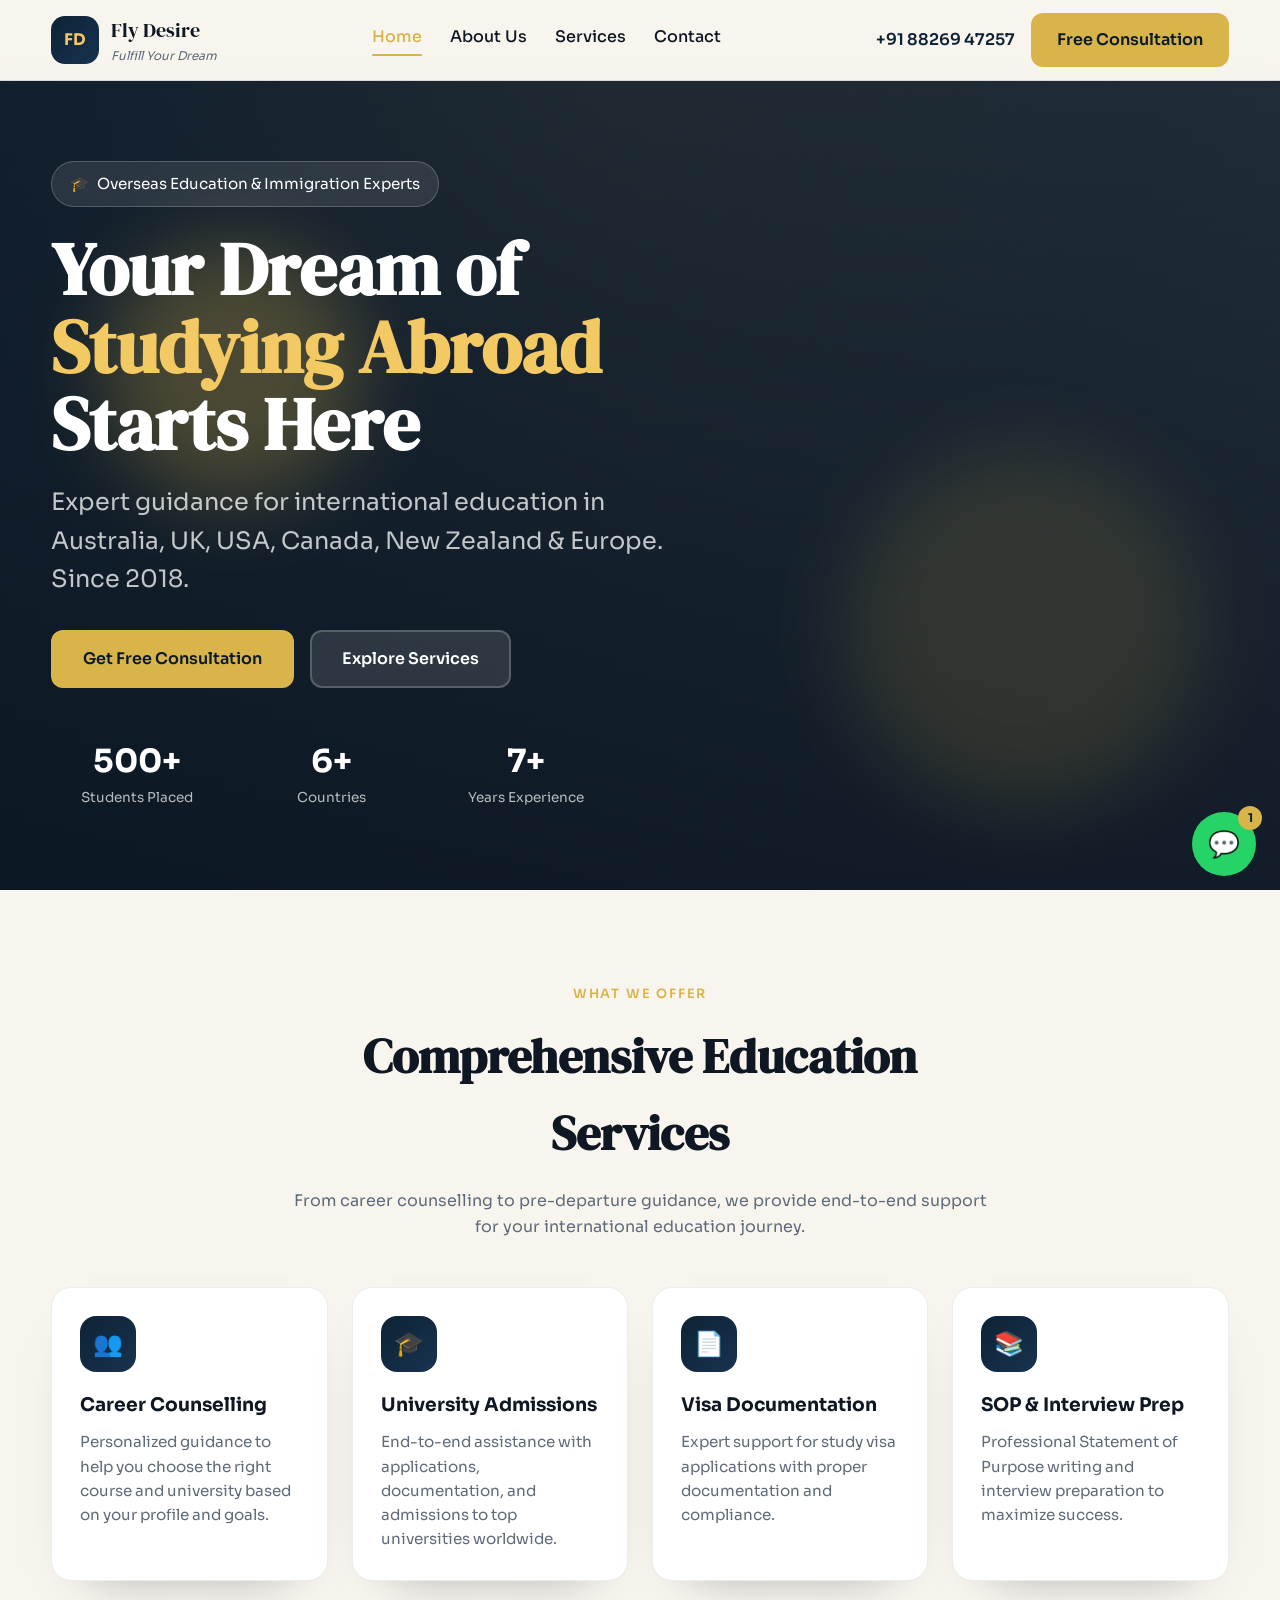
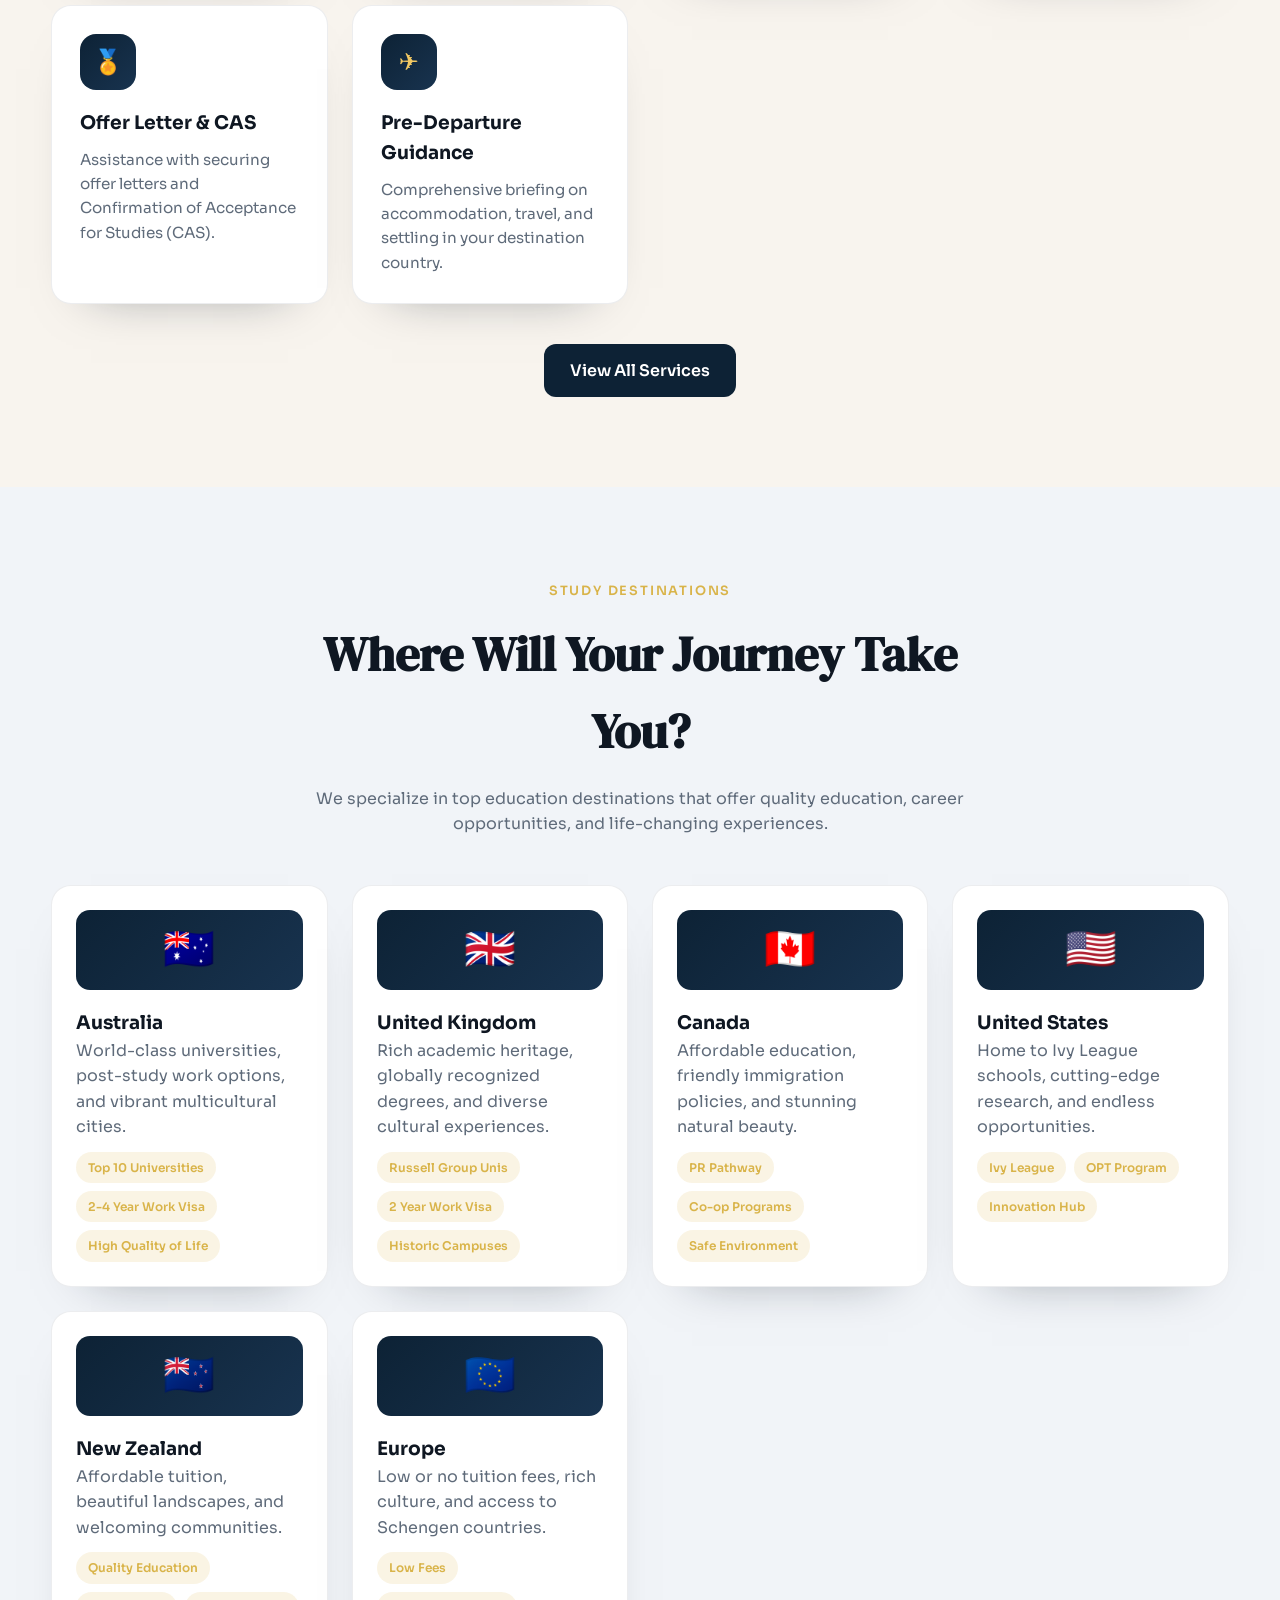
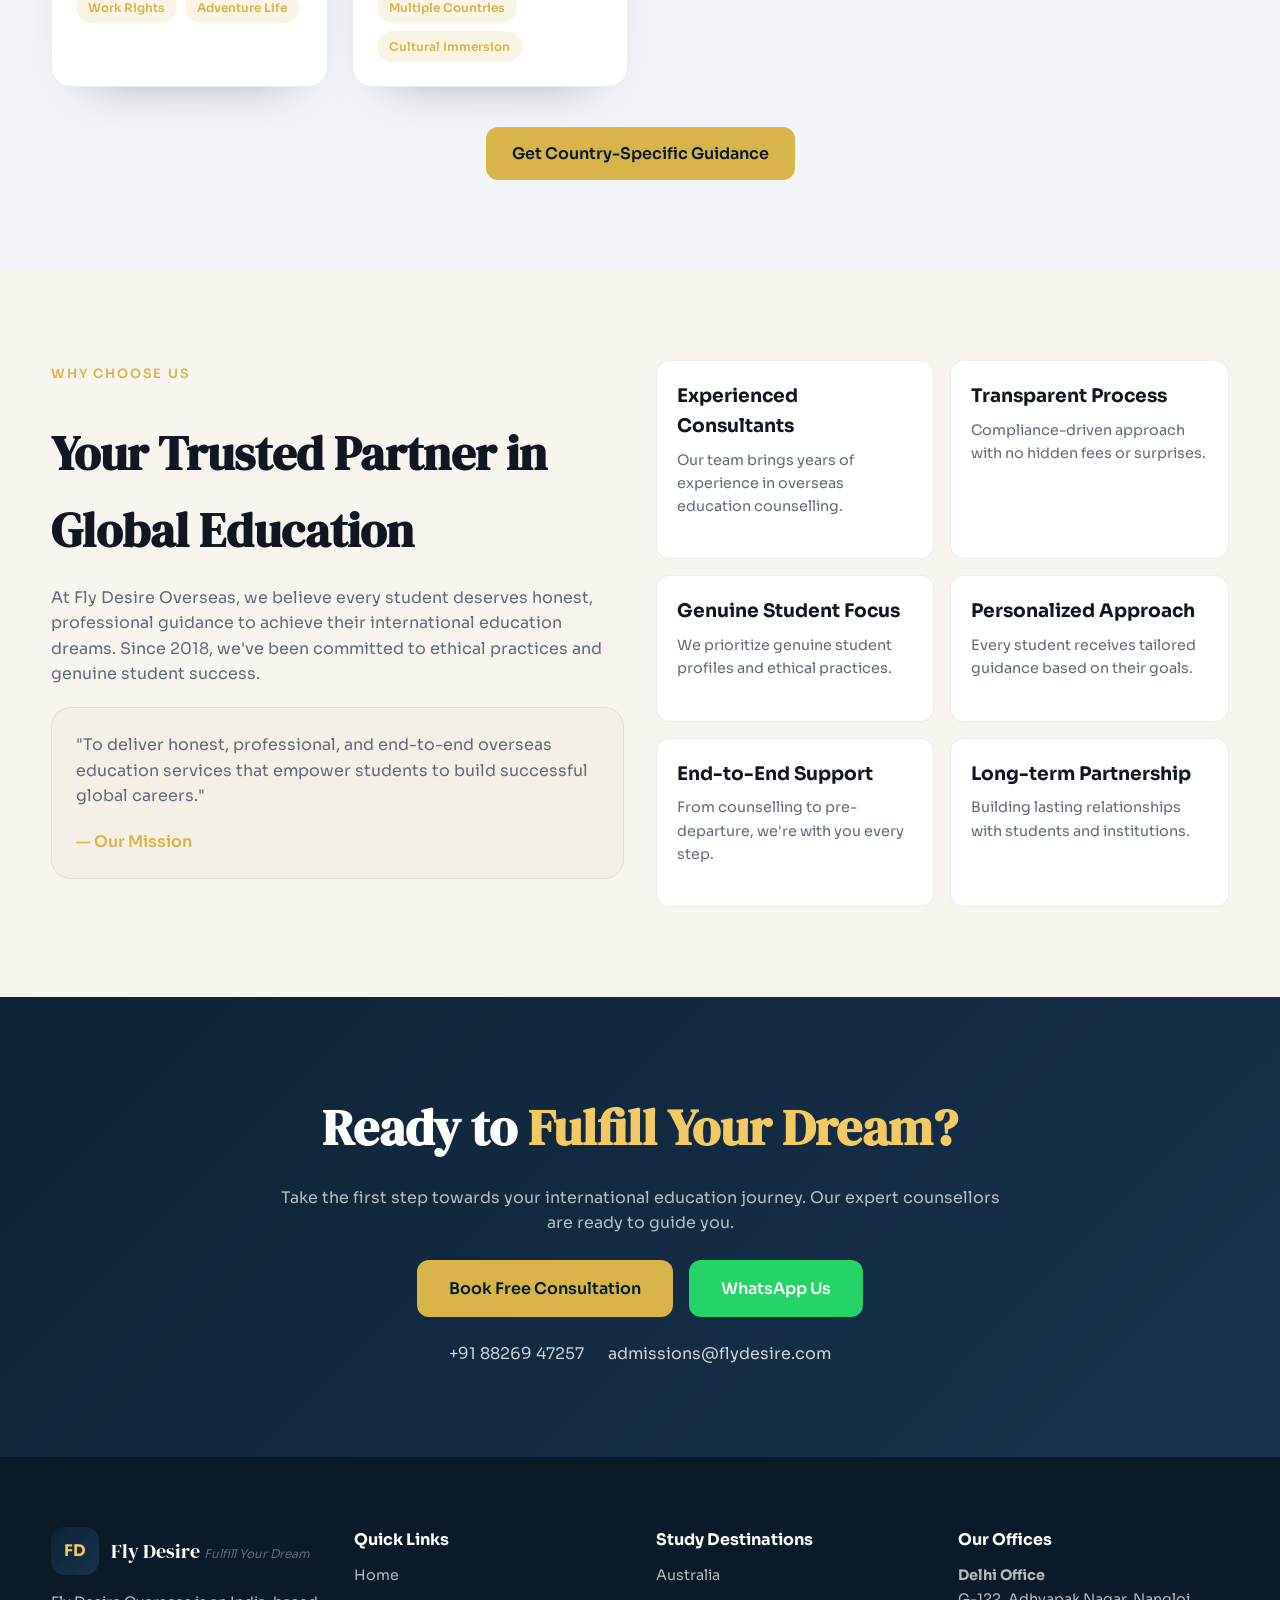
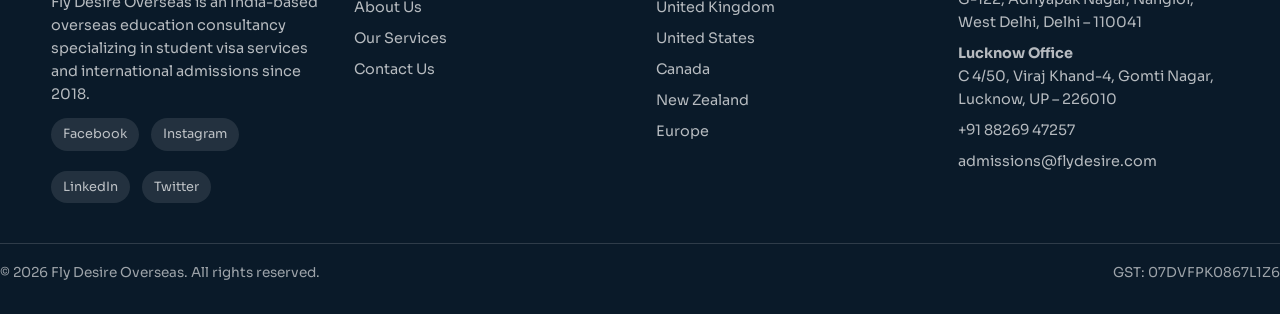
==== index.html @ a40dd310 "Point nav links to GitHub Pages path" ====
<!doctype html>
<html lang="en">
<head>
  <meta charset="UTF-8" />
  <meta name="viewport" content="width=device-width, initial-scale=1.0" />
  <title>Fly Desire Overseas | Study Abroad Consultants India | Education & Immigration</title>
  <meta name="description" content="Fly Desire Overseas - Leading overseas education & immigration consultants in India. Expert guidance for studying in Australia, UK, USA, Canada, New Zealand & Europe. Free consultation available." />
  <link rel="canonical" href="https://flydesire.com" />
  <link rel="stylesheet" href="./styles.css" />
</head>
<body>
  <div class="page">
    <header class="site-header">
      <div class="container header-inner">
        <a class="brand" href="/flydesire-website/index.html">
          <span class="brand-badge">FD</span>
          <span class="brand-text">
            <span class="brand-name">Fly Desire</span>
            <span class="brand-tagline">Fulfill Your Dream</span>
          </span>
        </a>
        <nav class="nav" id="main-nav">
          <a class="nav-link active" href="/flydesire-website/index.html">Home</a>
          <a class="nav-link" href="/flydesire-website/about.html">About Us</a>
          <a class="nav-link" href="/flydesire-website/services.html">Services</a>
          <a class="nav-link" href="/flydesire-website/contact.html">Contact</a>
        </nav>
        <div class="header-actions">
          <a class="header-phone" href="tel:+918826947257">+91 88269 47257</a>
          <a class="btn btn-secondary" href="/flydesire-website/contact.html">Free Consultation</a>
        </div>
        <button class="menu-toggle" aria-label="Toggle menu" aria-expanded="false" aria-controls="main-nav">
          <span></span>
          <span></span>
          <span></span>
        </button>
      </div>
    </header>

    <main>
      <section class="hero">
        <div class="hero-bg"></div>
        <div class="hero-overlay"></div>
        <div class="hero-orb hero-orb-left"></div>
        <div class="hero-orb hero-orb-right"></div>
        <div class="container hero-content">
          <div class="pill fade-in-up">
            <span class="pill-icon">🎓</span>
            <span>Overseas Education & Immigration Experts</span>
          </div>
          <h1 class="hero-title fade-in-up delay-1">Your Dream of <br /><span>Studying Abroad</span><br />Starts Here</h1>
          <p class="hero-subtitle fade-in-up delay-2">Expert guidance for international education in Australia, UK, USA, Canada, New Zealand & Europe. Since 2018.</p>
          <div class="hero-cta fade-in-up delay-3">
            <a class="btn btn-secondary btn-lg" href="/flydesire-website/contact.html">Get Free Consultation</a>
            <a class="btn btn-ghost btn-lg" href="/flydesire-website/services.html">Explore Services</a>
          </div>
          <div class="hero-stats fade-in-up delay-4">
            <div class="stat">
              <div class="stat-value">500+</div>
              <div class="stat-label">Students Placed</div>
            </div>
            <div class="stat">
              <div class="stat-value">6+</div>
              <div class="stat-label">Countries</div>
            </div>
            <div class="stat">
              <div class="stat-value">7+</div>
              <div class="stat-label">Years Experience</div>
            </div>
          </div>
        </div>
      </section>

      <section class="section">
        <div class="container">
          <div class="section-header">
            <span class="section-tag">What We Offer</span>
            <h2>Comprehensive Education Services</h2>
            <p>From career counselling to pre-departure guidance, we provide end-to-end support for your international education journey.</p>
          </div>
          <div class="card-grid">
            <article class="card">
              <div class="card-icon">👥</div>
              <h3>Career Counselling</h3>
              <p>Personalized guidance to help you choose the right course and university based on your profile and goals.</p>
            </article>
            <article class="card">
              <div class="card-icon">🎓</div>
              <h3>University Admissions</h3>
              <p>End-to-end assistance with applications, documentation, and admissions to top universities worldwide.</p>
            </article>
            <article class="card">
              <div class="card-icon">📄</div>
              <h3>Visa Documentation</h3>
              <p>Expert support for study visa applications with proper documentation and compliance.</p>
            </article>
            <article class="card">
              <div class="card-icon">📚</div>
              <h3>SOP & Interview Prep</h3>
              <p>Professional Statement of Purpose writing and interview preparation to maximize success.</p>
            </article>
            <article class="card">
              <div class="card-icon">🏅</div>
              <h3>Offer Letter & CAS</h3>
              <p>Assistance with securing offer letters and Confirmation of Acceptance for Studies (CAS).</p>
            </article>
            <article class="card">
              <div class="card-icon">✈️</div>
              <h3>Pre-Departure Guidance</h3>
              <p>Comprehensive briefing on accommodation, travel, and settling in your destination country.</p>
            </article>
          </div>
          <div class="section-cta">
            <a class="btn btn-primary" href="/flydesire-website/services.html">View All Services</a>
          </div>
        </div>
      </section>

      <section class="section section-muted">
        <div class="container">
          <div class="section-header">
            <span class="section-tag">Study Destinations</span>
            <h2>Where Will Your Journey Take You?</h2>
            <p>We specialize in top education destinations that offer quality education, career opportunities, and life-changing experiences.</p>
          </div>
          <div class="destination-grid">
            <article class="destination">
              <div class="destination-flag">🇦🇺</div>
              <h3>Australia</h3>
              <p>World-class universities, post-study work options, and vibrant multicultural cities.</p>
              <div class="chip-row">
                <span>Top 10 Universities</span>
                <span>2-4 Year Work Visa</span>
                <span>High Quality of Life</span>
              </div>
            </article>
            <article class="destination">
              <div class="destination-flag">🇬🇧</div>
              <h3>United Kingdom</h3>
              <p>Rich academic heritage, globally recognized degrees, and diverse cultural experiences.</p>
              <div class="chip-row">
                <span>Russell Group Unis</span>
                <span>2 Year Work Visa</span>
                <span>Historic Campuses</span>
              </div>
            </article>
            <article class="destination">
              <div class="destination-flag">🇨🇦</div>
              <h3>Canada</h3>
              <p>Affordable education, friendly immigration policies, and stunning natural beauty.</p>
              <div class="chip-row">
                <span>PR Pathway</span>
                <span>Co-op Programs</span>
                <span>Safe Environment</span>
              </div>
            </article>
            <article class="destination">
              <div class="destination-flag">🇺🇸</div>
              <h3>United States</h3>
              <p>Home to Ivy League schools, cutting-edge research, and endless opportunities.</p>
              <div class="chip-row">
                <span>Ivy League</span>
                <span>OPT Program</span>
                <span>Innovation Hub</span>
              </div>
            </article>
            <article class="destination">
              <div class="destination-flag">🇳🇿</div>
              <h3>New Zealand</h3>
              <p>Affordable tuition, beautiful landscapes, and welcoming communities.</p>
              <div class="chip-row">
                <span>Quality Education</span>
                <span>Work Rights</span>
                <span>Adventure Life</span>
              </div>
            </article>
            <article class="destination">
              <div class="destination-flag">🇪🇺</div>
              <h3>Europe</h3>
              <p>Low or no tuition fees, rich culture, and access to Schengen countries.</p>
              <div class="chip-row">
                <span>Low Fees</span>
                <span>Multiple Countries</span>
                <span>Cultural Immersion</span>
              </div>
            </article>
          </div>
          <div class="section-cta">
            <a class="btn btn-secondary" href="/flydesire-website/contact.html">Get Country-Specific Guidance</a>
          </div>
        </div>
      </section>

      <section class="section">
        <div class="container why-grid">
          <div>
            <span class="section-tag">Why Choose Us</span>
            <h2>Your Trusted Partner in Global Education</h2>
            <p>At Fly Desire Overseas, we believe every student deserves honest, professional guidance to achieve their international education dreams. Since 2018, we've been committed to ethical practices and genuine student success.</p>
            <div class="mission">
              <p>"To deliver honest, professional, and end-to-end overseas education services that empower students to build successful global careers."</p>
              <span>— Our Mission</span>
            </div>
          </div>
          <div class="why-cards">
            <article>
              <h3>Experienced Consultants</h3>
              <p>Our team brings years of experience in overseas education counselling.</p>
            </article>
            <article>
              <h3>Transparent Process</h3>
              <p>Compliance-driven approach with no hidden fees or surprises.</p>
            </article>
            <article>
              <h3>Genuine Student Focus</h3>
              <p>We prioritize genuine student profiles and ethical practices.</p>
            </article>
            <article>
              <h3>Personalized Approach</h3>
              <p>Every student receives tailored guidance based on their goals.</p>
            </article>
            <article>
              <h3>End-to-End Support</h3>
              <p>From counselling to pre-departure, we're with you every step.</p>
            </article>
            <article>
              <h3>Long-term Partnership</h3>
              <p>Building lasting relationships with students and institutions.</p>
            </article>
          </div>
        </div>
      </section>

      <section class="cta">
        <div class="container">
          <h2>Ready to <span>Fulfill Your Dream?</span></h2>
          <p>Take the first step towards your international education journey. Our expert counsellors are ready to guide you.</p>
          <div class="cta-actions">
            <a class="btn btn-secondary btn-lg" href="/flydesire-website/contact.html">Book Free Consultation</a>
            <a class="btn btn-whatsapp btn-lg" href="https://wa.me/918826947257" target="_blank" rel="noopener noreferrer">WhatsApp Us</a>
          </div>
          <div class="cta-links">
            <a href="tel:+918826947257">+91 88269 47257</a>
            <a href="mailto:admissions@flydesire.com">admissions@flydesire.com</a>
          </div>
        </div>
      </section>
    </main>

    <footer class="site-footer">
      <div class="container footer-grid">
        <div>
          <div class="footer-brand">
            <span class="brand-badge">FD</span>
            <span>
              <span class="brand-name">Fly Desire</span>
              <span class="brand-tagline">Fulfill Your Dream</span>
            </span>
          </div>
          <p>Fly Desire Overseas is an India-based overseas education consultancy specializing in student visa services and international admissions since 2018.</p>
          <div class="social-row">
            <a href="#">Facebook</a>
            <a href="#">Instagram</a>
            <a href="#">LinkedIn</a>
            <a href="#">Twitter</a>
          </div>
        </div>
        <div>
          <h4>Quick Links</h4>
          <a href="/flydesire-website/index.html">Home</a>
          <a href="/flydesire-website/about.html">About Us</a>
          <a href="/flydesire-website/services.html">Our Services</a>
          <a href="/flydesire-website/contact.html">Contact Us</a>
        </div>
        <div>
          <h4>Study Destinations</h4>
          <p>Australia</p>
          <p>United Kingdom</p>
          <p>United States</p>
          <p>Canada</p>
          <p>New Zealand</p>
          <p>Europe</p>
        </div>
        <div>
          <h4>Our Offices</h4>
          <p class="office"><strong>Delhi Office</strong><br />G-122, Adhyapak Nagar, Nangloi, West Delhi, Delhi – 110041</p>
          <p class="office"><strong>Lucknow Office</strong><br />C 4/50, Viraj Khand-4, Gomti Nagar, Lucknow, UP – 226010</p>
          <a href="tel:+918826947257">+91 88269 47257</a>
          <a href="mailto:admissions@flydesire.com">admissions@flydesire.com</a>
        </div>
      </div>
      <div class="footer-bottom">
        <p>© 2026 Fly Desire Overseas. All rights reserved.</p>
        <p>GST: 07DVFPK0867L1Z6</p>
      </div>
    </footer>

    <a class="whatsapp-fab" href="https://wa.me/918826947257?text=Hello!%20I'm%20interested%20in%20overseas%20education%20consultation." target="_blank" rel="noopener noreferrer" aria-label="Chat on WhatsApp">
      <span>💬</span>
      <span class="fab-badge">1</span>
    </a>
  </div>

  <script>
    const toggle = document.querySelector('.menu-toggle');
    const nav = document.getElementById('main-nav');
    toggle.addEventListener('click', () => {
      const expanded = toggle.getAttribute('aria-expanded') === 'true';
      toggle.setAttribute('aria-expanded', String(!expanded));
      nav.classList.toggle('nav-open');
    });
  </script>
</body>
</html>
---- styles.css ----
@import url('https://fonts.googleapis.com/css2?family=DM+Serif+Display&family=Sora:wght@300;400;500;600;700&display=swap');

:root {
  --navy: #0d2235;
  --navy-dark: #0a1a29;
  --navy-light: #18334f;
  --gold: #d9b44a;
  --gold-bright: #f3c963;
  --cream: #f8f4ee;
  --muted: #eef1f5;
  --text: #0f1722;
  --text-muted: #5f6b7a;
  --white: #ffffff;
  --shadow: 0 24px 50px -40px rgba(12, 24, 38, 0.5);
  --radius-lg: 20px;
  --radius-md: 14px;
  --radius-sm: 10px;
}

* {
  box-sizing: border-box;
  margin: 0;
  padding: 0;
}

body {
  font-family: 'Sora', system-ui, sans-serif;
  color: var(--text);
  background: var(--cream);
  line-height: 1.6;
}

a {
  color: inherit;
  text-decoration: none;
}

img {
  max-width: 100%;
}

.page {
  min-height: 100vh;
}

.container {
  width: min(1200px, 92vw);
  margin: 0 auto;
}

.site-header {
  position: fixed;
  top: 0;
  left: 0;
  right: 0;
  z-index: 100;
  background: rgba(248, 244, 238, 0.9);
  backdrop-filter: blur(10px);
  border-bottom: 1px solid rgba(13, 34, 53, 0.08);
}

.header-inner {
  display: flex;
  align-items: center;
  justify-content: space-between;
  height: 80px;
  gap: 20px;
}

.brand {
  display: flex;
  align-items: center;
  gap: 12px;
}

.brand-badge {
  width: 48px;
  height: 48px;
  border-radius: 14px;
  display: grid;
  place-items: center;
  font-weight: 700;
  background: linear-gradient(135deg, var(--navy), var(--navy-light));
  color: var(--gold-bright);
  box-shadow: var(--shadow);
}

.brand-text {
  display: flex;
  flex-direction: column;
}

.brand-name {
  font-family: 'DM Serif Display', serif;
  font-size: 1.25rem;
}

.brand-tagline {
  font-size: 0.75rem;
  color: var(--text-muted);
  font-style: italic;
}

.nav {
  display: flex;
  gap: 28px;
  align-items: center;
}

.nav-link {
  font-weight: 500;
  position: relative;
  padding-bottom: 6px;
  color: var(--text);
}

.nav-link.active {
  color: var(--gold);
}

.nav-link.active::after {
  content: '';
  position: absolute;
  left: 0;
  right: 0;
  height: 2px;
  bottom: 0;
  background: var(--gold);
  border-radius: 999px;
}

.header-actions {
  display: flex;
  align-items: center;
  gap: 16px;
}

.header-phone {
  color: var(--navy);
  font-weight: 600;
}

.menu-toggle {
  display: none;
  flex-direction: column;
  gap: 6px;
  background: none;
  border: none;
  cursor: pointer;
}

.menu-toggle span {
  width: 24px;
  height: 2px;
  background: var(--navy);
}

main {
  padding-top: 80px;
}

.hero {
  position: relative;
  min-height: 90vh;
  display: flex;
  align-items: center;
  color: var(--white);
  overflow: hidden;
}

.hero-bg {
  position: absolute;
  inset: 0;
  background: radial-gradient(circle at top, rgba(217, 180, 74, 0.1), transparent 50%),
    linear-gradient(120deg, rgba(13, 34, 53, 0.9), rgba(13, 34, 53, 0.7)),
    url('https://images.unsplash.com/photo-1503676260728-1c00da094a0b?auto=format&fit=crop&w=1600&q=80') center/cover;
}

.hero-overlay {
  position: absolute;
  inset: 0;
  background: linear-gradient(180deg, rgba(6, 16, 28, 0.6), rgba(6, 16, 28, 0.85));
}

.hero-orb {
  position: absolute;
  border-radius: 50%;
  filter: blur(40px);
  opacity: 0.7;
}

.hero-orb-left {
  width: 260px;
  height: 260px;
  background: rgba(217, 180, 74, 0.4);
  top: 20%;
  left: 8%;
}

.hero-orb-right {
  width: 360px;
  height: 360px;
  background: rgba(217, 180, 74, 0.2);
  bottom: 10%;
  right: 6%;
}

.hero-content {
  position: relative;
  z-index: 2;
}

.pill {
  display: inline-flex;
  align-items: center;
  gap: 8px;
  padding: 10px 18px;
  border-radius: 999px;
  background: rgba(255, 255, 255, 0.1);
  border: 1px solid rgba(255, 255, 255, 0.2);
  font-size: 0.95rem;
  margin-bottom: 24px;
}

.hero-title {
  font-family: 'DM Serif Display', serif;
  font-size: clamp(2.8rem, 6vw, 4.6rem);
  line-height: 1.05;
  margin-bottom: 20px;
}

.hero-title span {
  color: var(--gold-bright);
}

.hero-subtitle {
  font-size: clamp(1.05rem, 2vw, 1.5rem);
  color: rgba(255, 255, 255, 0.75);
  max-width: 640px;
  margin-bottom: 32px;
}

.hero-cta {
  display: flex;
  flex-wrap: wrap;
  gap: 16px;
  margin-bottom: 48px;
}

.hero-stats {
  display: grid;
  grid-template-columns: repeat(3, minmax(0, 1fr));
  gap: 24px;
  max-width: 560px;
}

.stat {
  text-align: center;
}

.stat-value {
  font-size: 2rem;
  font-weight: 700;
}

.stat-label {
  color: rgba(255, 255, 255, 0.7);
  font-size: 0.85rem;
}

.section {
  padding: 90px 0;
  background: var(--cream);
}

.section-muted {
  background: #f1f4f8;
}

.section-header {
  text-align: center;
  max-width: 720px;
  margin: 0 auto 48px;
}

.section-header h2 {
  font-family: 'DM Serif Display', serif;
  font-size: clamp(2.2rem, 4vw, 3rem);
  margin-bottom: 16px;
}

.section-header p {
  color: var(--text-muted);
}

.section-tag {
  display: inline-block;
  font-size: 0.8rem;
  text-transform: uppercase;
  letter-spacing: 0.14em;
  color: var(--gold);
  font-weight: 600;
  margin-bottom: 14px;
}

.card-grid {
  display: grid;
  grid-template-columns: repeat(auto-fit, minmax(240px, 1fr));
  gap: 24px;
}

.services-stack {
  display: grid;
  gap: 40px;
}

.service-block {
  display: grid;
  grid-template-columns: repeat(auto-fit, minmax(260px, 1fr));
  gap: 24px;
  align-items: center;
  background: var(--white);
  border-radius: var(--radius-lg);
  padding: 28px;
  border: 1px solid rgba(13, 34, 53, 0.08);
  box-shadow: var(--shadow);
}

.service-block.reverse {
  direction: rtl;
}

.service-block.reverse > * {
  direction: ltr;
}

.service-icon {
  width: 56px;
  height: 56px;
  border-radius: 16px;
  background: linear-gradient(135deg, var(--navy), var(--navy-light));
  color: var(--gold-bright);
  display: grid;
  place-items: center;
  margin-bottom: 16px;
  font-size: 1.4rem;
}

.service-block h2 {
  font-family: 'DM Serif Display', serif;
  font-size: 1.8rem;
  margin-bottom: 10px;
}

.service-block p {
  color: var(--text-muted);
  margin-bottom: 16px;
}

.service-list {
  list-style: none;
  display: grid;
  gap: 8px;
}

.service-list li::before {
  content: '✔';
  color: var(--gold);
  margin-right: 8px;
}

.service-illustration {
  background: rgba(13, 34, 53, 0.06);
  border-radius: var(--radius-lg);
  padding: 40px;
  font-size: 3rem;
  text-align: center;
  border: 1px solid rgba(13, 34, 53, 0.08);
}

.process-grid {
  display: grid;
  grid-template-columns: repeat(auto-fit, minmax(220px, 1fr));
  gap: 20px;
}

.step-card {
  position: relative;
  background: var(--white);
  border-radius: var(--radius-lg);
  padding: 28px;
  border: 1px solid rgba(13, 34, 53, 0.08);
  box-shadow: var(--shadow);
}

.step-card span {
  position: absolute;
  top: -16px;
  left: -16px;
  width: 44px;
  height: 44px;
  border-radius: 50%;
  background: linear-gradient(135deg, var(--navy), var(--navy-light));
  color: var(--white);
  display: grid;
  place-items: center;
  font-weight: 700;
}

.why-service-grid {
  display: grid;
  grid-template-columns: repeat(auto-fit, minmax(280px, 1fr));
  gap: 32px;
  align-items: start;
}

.why-service-grid h2 {
  font-family: 'DM Serif Display', serif;
  font-size: 2.4rem;
  margin: 12px 0 18px;
}

.why-list {
  display: grid;
  gap: 16px;
}

.why-list h4 {
  margin-bottom: 4px;
}

.why-list p {
  color: var(--text-muted);
}

.cta-card {
  background: rgba(13, 34, 53, 0.06);
  border-radius: var(--radius-lg);
  padding: 28px;
  border: 1px solid rgba(13, 34, 53, 0.08);
  display: grid;
  gap: 14px;
}

.cta-card .btn {
  width: 100%;
}

.card {
  background: var(--white);
  border-radius: var(--radius-lg);
  padding: 28px;
  box-shadow: var(--shadow);
  border: 1px solid rgba(13, 34, 53, 0.08);
  transition: transform 0.3s ease, box-shadow 0.3s ease;
}

.card:hover {
  transform: translateY(-6px);
  box-shadow: 0 30px 60px -40px rgba(12, 24, 38, 0.7);
}

.card-icon {
  width: 56px;
  height: 56px;
  border-radius: 16px;
  display: grid;
  place-items: center;
  background: linear-gradient(135deg, var(--navy), var(--navy-light));
  color: var(--gold-bright);
  margin-bottom: 18px;
  font-size: 1.5rem;
}

.card h3 {
  margin-bottom: 10px;
}

.card p {
  color: var(--text-muted);
  font-size: 0.95rem;
}

.section-cta {
  text-align: center;
  margin-top: 40px;
}

.destination-grid {
  display: grid;
  grid-template-columns: repeat(auto-fit, minmax(260px, 1fr));
  gap: 24px;
}

.destination {
  background: var(--white);
  border-radius: var(--radius-lg);
  padding: 24px;
  box-shadow: var(--shadow);
  border: 1px solid rgba(13, 34, 53, 0.08);
  transition: transform 0.3s ease, box-shadow 0.3s ease;
}

.destination:hover {
  transform: translateY(-6px);
}

.destination-flag {
  font-size: 2.6rem;
  background: linear-gradient(135deg, var(--navy), var(--navy-light));
  color: var(--white);
  border-radius: var(--radius-md);
  height: 80px;
  display: grid;
  place-items: center;
  margin-bottom: 18px;
}

.destination p {
  color: var(--text-muted);
  margin-bottom: 12px;
}

.chip-row {
  display: flex;
  flex-wrap: wrap;
  gap: 8px;
}

.chip-row span {
  font-size: 0.75rem;
  padding: 6px 12px;
  border-radius: 999px;
  background: rgba(217, 180, 74, 0.15);
  color: var(--gold);
  font-weight: 600;
}

.why-grid {
  display: grid;
  grid-template-columns: repeat(auto-fit, minmax(280px, 1fr));
  gap: 32px;
  align-items: start;
}

.why-grid h2 {
  font-family: 'DM Serif Display', serif;
  font-size: clamp(2rem, 4vw, 3rem);
  margin: 16px 0;
}

.why-grid p {
  color: var(--text-muted);
  margin-bottom: 20px;
}

.mission {
  background: #f5f0e6;
  border-radius: var(--radius-lg);
  padding: 24px;
  border: 1px solid rgba(13, 34, 53, 0.08);
}

.mission span {
  display: block;
  margin-top: 12px;
  color: var(--gold);
  font-weight: 600;
}

.why-cards {
  display: grid;
  grid-template-columns: repeat(auto-fit, minmax(220px, 1fr));
  gap: 16px;
}

.why-cards article {
  background: var(--white);
  padding: 20px;
  border-radius: var(--radius-md);
  border: 1px solid rgba(13, 34, 53, 0.08);
}

.why-cards h3 {
  margin-bottom: 8px;
}

.why-cards p {
  color: var(--text-muted);
  font-size: 0.9rem;
}

.cta {
  background: linear-gradient(135deg, var(--navy), var(--navy-light));
  color: var(--white);
  text-align: center;
  padding: 90px 0;
  position: relative;
  overflow: hidden;
}

.cta h2 {
  font-family: 'DM Serif Display', serif;
  font-size: clamp(2.4rem, 4vw, 3.4rem);
  margin-bottom: 16px;
}

.cta h2 span {
  color: var(--gold-bright);
}

.cta p {
  max-width: 720px;
  margin: 0 auto 24px;
  color: rgba(255, 255, 255, 0.7);
}

.cta-actions {
  display: flex;
  justify-content: center;
  gap: 16px;
  flex-wrap: wrap;
  margin-bottom: 24px;
}

.cta-links {
  display: flex;
  justify-content: center;
  gap: 24px;
  flex-wrap: wrap;
  color: rgba(255, 255, 255, 0.8);
}

.site-footer {
  background: var(--navy-dark);
  color: var(--white);
  padding: 70px 0 30px;
}

.footer-grid {
  display: grid;
  grid-template-columns: repeat(auto-fit, minmax(220px, 1fr));
  gap: 32px;
  margin-bottom: 32px;
}

.footer-brand {
  display: flex;
  gap: 12px;
  align-items: center;
  margin-bottom: 16px;
}

.footer-grid h4 {
  margin-bottom: 12px;
}

.footer-grid a,
.footer-grid p {
  color: rgba(255, 255, 255, 0.7);
  display: block;
  margin-bottom: 8px;
  font-size: 0.9rem;
}

.social-row {
  display: flex;
  flex-wrap: wrap;
  gap: 12px;
  margin-top: 12px;
}

.social-row a {
  padding: 6px 12px;
  border-radius: 999px;
  background: rgba(255, 255, 255, 0.1);
  font-size: 0.8rem;
}

.footer-bottom {
  border-top: 1px solid rgba(255, 255, 255, 0.15);
  padding-top: 18px;
  display: flex;
  justify-content: space-between;
  flex-wrap: wrap;
  gap: 12px;
  color: rgba(255, 255, 255, 0.6);
  font-size: 0.85rem;
}

.btn {
  display: inline-flex;
  align-items: center;
  justify-content: center;
  padding: 12px 24px;
  border-radius: 12px;
  font-weight: 600;
  border: 2px solid transparent;
  transition: all 0.3s ease;
}

.btn-lg {
  padding: 14px 30px;
  font-size: 1rem;
}

.btn-primary {
  background: var(--navy);
  color: var(--white);
  box-shadow: var(--shadow);
}

.btn-secondary {
  background: var(--gold);
  color: var(--navy-dark);
  box-shadow: 0 18px 40px -30px rgba(217, 180, 74, 0.7);
}

.btn-ghost {
  background: rgba(255, 255, 255, 0.12);
  color: var(--white);
  border-color: rgba(255, 255, 255, 0.2);
}

.btn-whatsapp {
  background: #25d366;
  color: var(--white);
}

.btn:hover {
  transform: translateY(-2px);
}

.whatsapp-fab {
  position: fixed;
  right: 24px;
  bottom: 24px;
  width: 64px;
  height: 64px;
  background: #25d366;
  border-radius: 50%;
  display: grid;
  place-items: center;
  color: var(--white);
  font-size: 1.6rem;
  box-shadow: var(--shadow);
  animation: float 4s ease-in-out infinite;
}

.fab-badge {
  position: absolute;
  top: -6px;
  right: -6px;
  width: 24px;
  height: 24px;
  border-radius: 50%;
  background: var(--gold);
  color: var(--navy);
  display: grid;
  place-items: center;
  font-size: 0.75rem;
  font-weight: 700;
}

.fade-in-up {
  opacity: 0;
  transform: translateY(18px);
  animation: fadeUp 0.9s ease forwards;
}

.fade-in-up.delay-1 { animation-delay: 0.2s; }
.fade-in-up.delay-2 { animation-delay: 0.4s; }
.fade-in-up.delay-3 { animation-delay: 0.6s; }
.fade-in-up.delay-4 { animation-delay: 0.8s; }

@keyframes fadeUp {
  to {
    opacity: 1;
    transform: translateY(0);
  }
}

@keyframes float {
  0%, 100% { transform: translateY(0); }
  50% { transform: translateY(-10px); }
}

@media (max-width: 980px) {
  .nav {
    position: fixed;
    top: 80px;
    right: 0;
    background: var(--cream);
    flex-direction: column;
    padding: 20px;
    gap: 16px;
    width: 220px;
    transform: translateX(110%);
    transition: transform 0.3s ease;
    box-shadow: var(--shadow);
    border-radius: 0 0 0 16px;
  }

  .nav.nav-open {
    transform: translateX(0);
  }

  .header-actions {
    display: none;
  }

  .menu-toggle {
    display: flex;
  }
}

@media (max-width: 720px) {
  .hero-stats {
    grid-template-columns: 1fr;
    text-align: left;
  }

  .stat {
    text-align: left;
  }

  .footer-bottom {
    flex-direction: column;
    align-items: flex-start;
  }
}

.page-hero {
  padding: 120px 0 60px;
  background: linear-gradient(135deg, rgba(13, 34, 53, 0.12), rgba(217, 180, 74, 0.12));
  text-align: left;
}

.page-hero.hero-gradient {
  background: linear-gradient(135deg, var(--navy), var(--navy-light));
  color: var(--white);
}

.page-hero h1 {
  font-family: 'DM Serif Display', serif;
  font-size: clamp(2.4rem, 5vw, 3.6rem);
  margin-bottom: 12px;
}

.page-hero.hero-gradient h1 span {
  color: var(--gold-bright);
}

.page-hero p {
  color: var(--text-muted);
  max-width: 720px;
}

.page-hero.hero-gradient p {
  color: rgba(255, 255, 255, 0.8);
}

.body-copy p {
  color: var(--text-muted);
  margin-bottom: 14px;
}

.two-col {
  display: grid;
  grid-template-columns: repeat(auto-fit, minmax(280px, 1fr));
  gap: 32px;
  align-items: start;
}

.stat-grid {
  display: grid;
  grid-template-columns: repeat(2, minmax(0, 1fr));
  gap: 16px;
}

.stat-card {
  background: var(--white);
  border-radius: var(--radius-lg);
  padding: 24px;
  border: 1px solid rgba(13, 34, 53, 0.08);
  box-shadow: var(--shadow);
  text-align: center;
}

.stat-card span {
  display: block;
  font-family: 'DM Serif Display', serif;
  font-size: 2.6rem;
  color: var(--gold);
  margin-bottom: 6px;
}

.info-card {
  background: var(--white);
  border-radius: var(--radius-lg);
  padding: 24px;
  border: 1px solid rgba(13, 34, 53, 0.08);
  box-shadow: var(--shadow);
}

.info-card.accent {
  background: var(--navy);
  color: var(--white);
}

.info-card.accent p {
  color: rgba(255, 255, 255, 0.8);
}

.value-grid {
  display: grid;
  grid-template-columns: repeat(auto-fit, minmax(220px, 1fr));
  gap: 20px;
}

.value-card {
  background: var(--white);
  border-radius: var(--radius-lg);
  padding: 24px;
  border: 1px solid rgba(13, 34, 53, 0.08);
  text-align: center;
  box-shadow: var(--shadow);
}

.value-card h3 {
  margin-bottom: 10px;
}

.value-card p {
  color: var(--text-muted);
}

.legal-card {
  background: var(--white);
  border-radius: var(--radius-lg);
  padding: 28px;
  border: 1px solid rgba(13, 34, 53, 0.08);
  box-shadow: var(--shadow);
  display: grid;
  grid-template-columns: repeat(2, minmax(0, 1fr));
  gap: 20px;
}

.legal-card h4 {
  font-weight: 600;
  margin-bottom: 6px;
}

.legal-card p {
  color: var(--text-muted);
}

.legal-card .span-2 {
  grid-column: span 2;
}

.checklist {
  list-style: none;
  padding: 0;
  margin: 16px 0 0;
  display: grid;
  gap: 10px;
}

.checklist li::before {
  content: '✔';
  color: var(--gold);
  margin-right: 8px;
}

.contact-grid {
  display: grid;
  grid-template-columns: repeat(auto-fit, minmax(280px, 1fr));
  gap: 32px;
  align-items: start;
}

.contact-split {
  display: grid;
  grid-template-columns: repeat(auto-fit, minmax(280px, 1fr));
  gap: 32px;
}

.contact-split h2 {
  font-family: 'DM Serif Display', serif;
  font-size: 2rem;
  margin-bottom: 12px;
}

.muted {
  color: var(--text-muted);
  margin-bottom: 20px;
}

.contact-form {
  background: var(--white);
  padding: 28px;
  border-radius: var(--radius-lg);
  border: 1px solid rgba(13, 34, 53, 0.08);
  box-shadow: var(--shadow);
}

.full-width {
  width: 100%;
}

.form-row {
  display: grid;
  grid-template-columns: repeat(auto-fit, minmax(220px, 1fr));
  gap: 16px;
}

.field {
  display: flex;
  flex-direction: column;
  margin-bottom: 16px;
}

.field label {
  font-weight: 600;
  margin-bottom: 6px;
}

.field input,
.field select,
.field textarea {
  padding: 12px 14px;
  border-radius: 12px;
  border: 1px solid rgba(13, 34, 53, 0.2);
  font-family: inherit;
  font-size: 0.95rem;
}

.field input:focus,
.field select:focus,
.field textarea:focus {
  outline: 2px solid rgba(217, 180, 74, 0.4);
  border-color: var(--gold);
}

.error {
  color: #c0392b;
  font-size: 0.8rem;
  margin-top: 6px;
  min-height: 16px;
}

.form-note {
  margin-top: 12px;
  color: var(--text-muted);
  font-size: 0.85rem;
}

.form-success {
  margin-top: 16px;
  color: #1f7a36;
  font-weight: 600;
}

.contact-info {
  display: grid;
  gap: 16px;
}

.contact-info a {
  color: var(--navy);
  font-weight: 600;
}

.contact-cards {
  display: grid;
  gap: 16px;
  margin-bottom: 20px;
}

.contact-card {
  background: var(--white);
  border-radius: var(--radius-md);
  padding: 20px;
  border: 1px solid rgba(13, 34, 53, 0.08);
  box-shadow: var(--shadow);
}

.contact-card h4 {
  margin-bottom: 6px;
}

.contact-card p,
.contact-card a {
  color: var(--text-muted);
  font-weight: 500;
}

.whatsapp-card {
  background: rgba(37, 211, 102, 0.1);
  border-radius: var(--radius-lg);
  padding: 22px;
  border: 1px solid rgba(37, 211, 102, 0.2);
  display: grid;
  gap: 12px;
}

.map-card {
  border-radius: var(--radius-lg);
  overflow: hidden;
  box-shadow: var(--shadow);
  border: 1px solid rgba(13, 34, 53, 0.08);
}
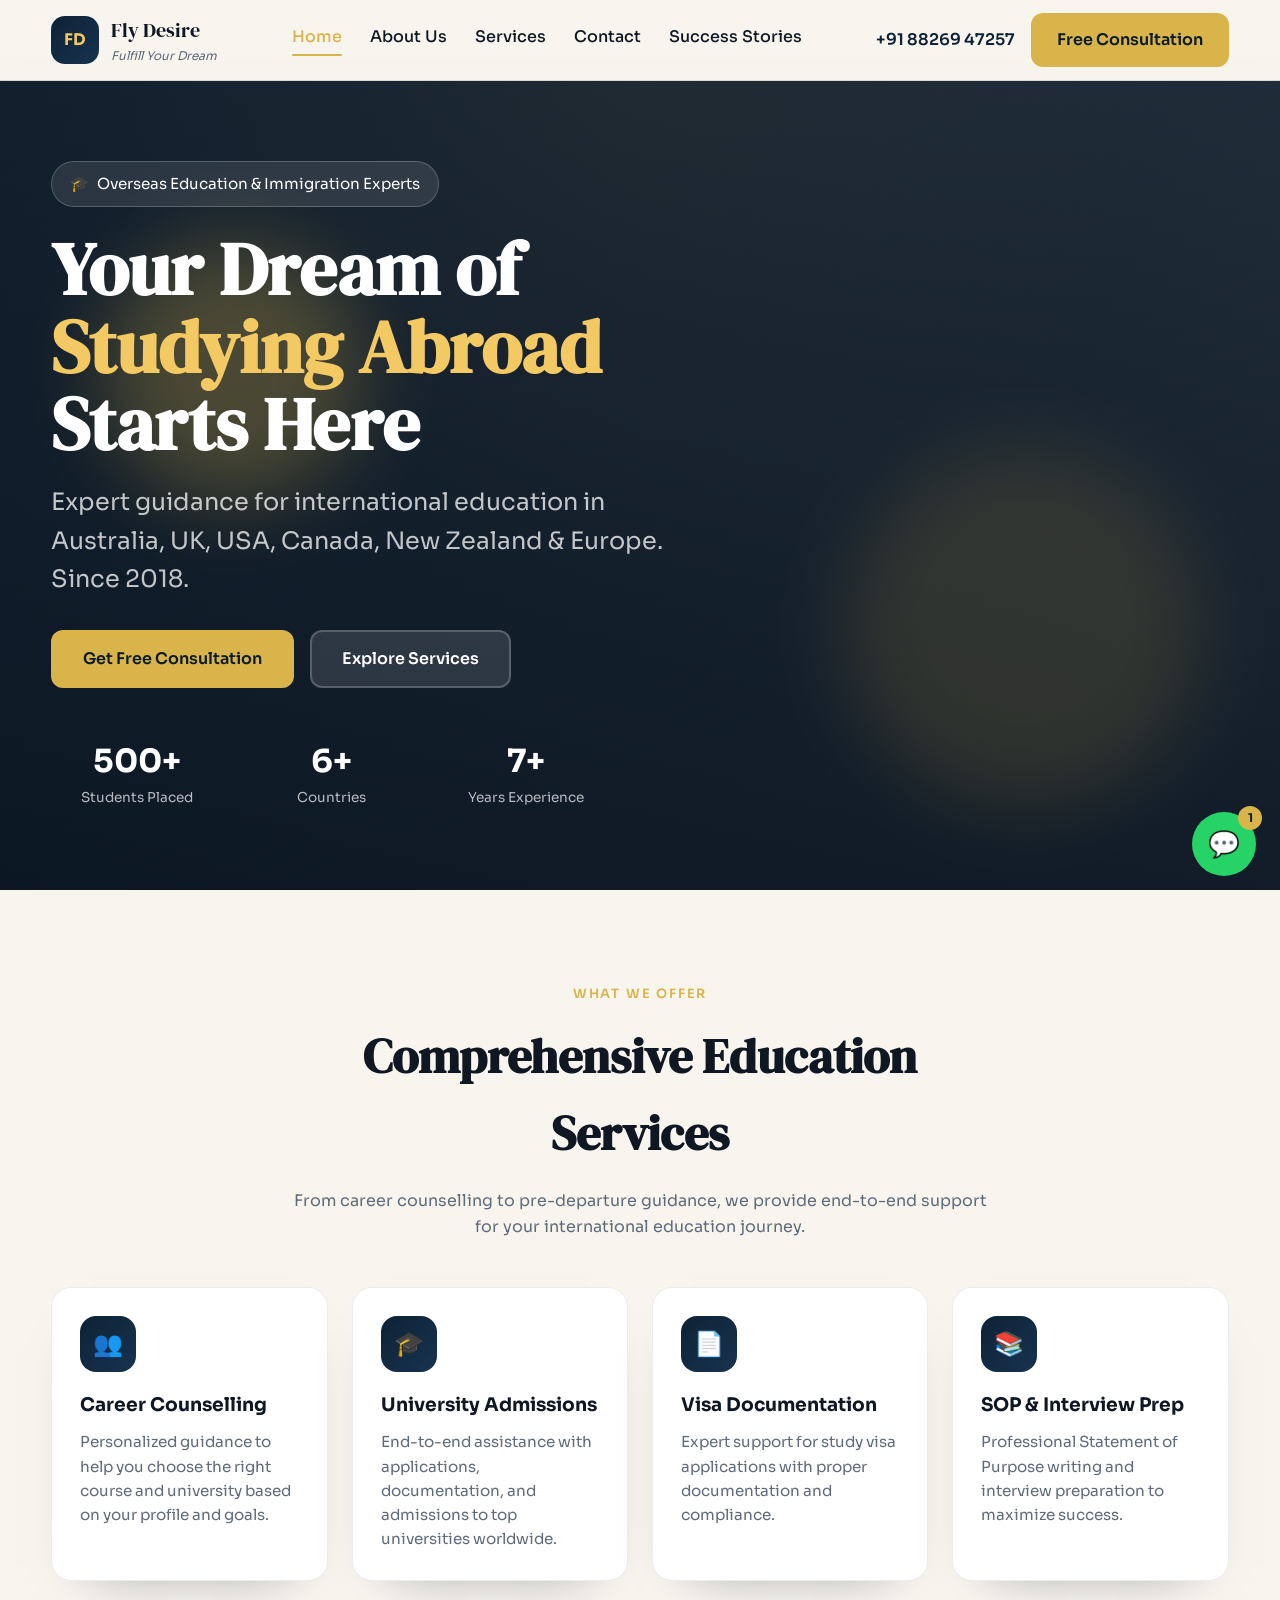
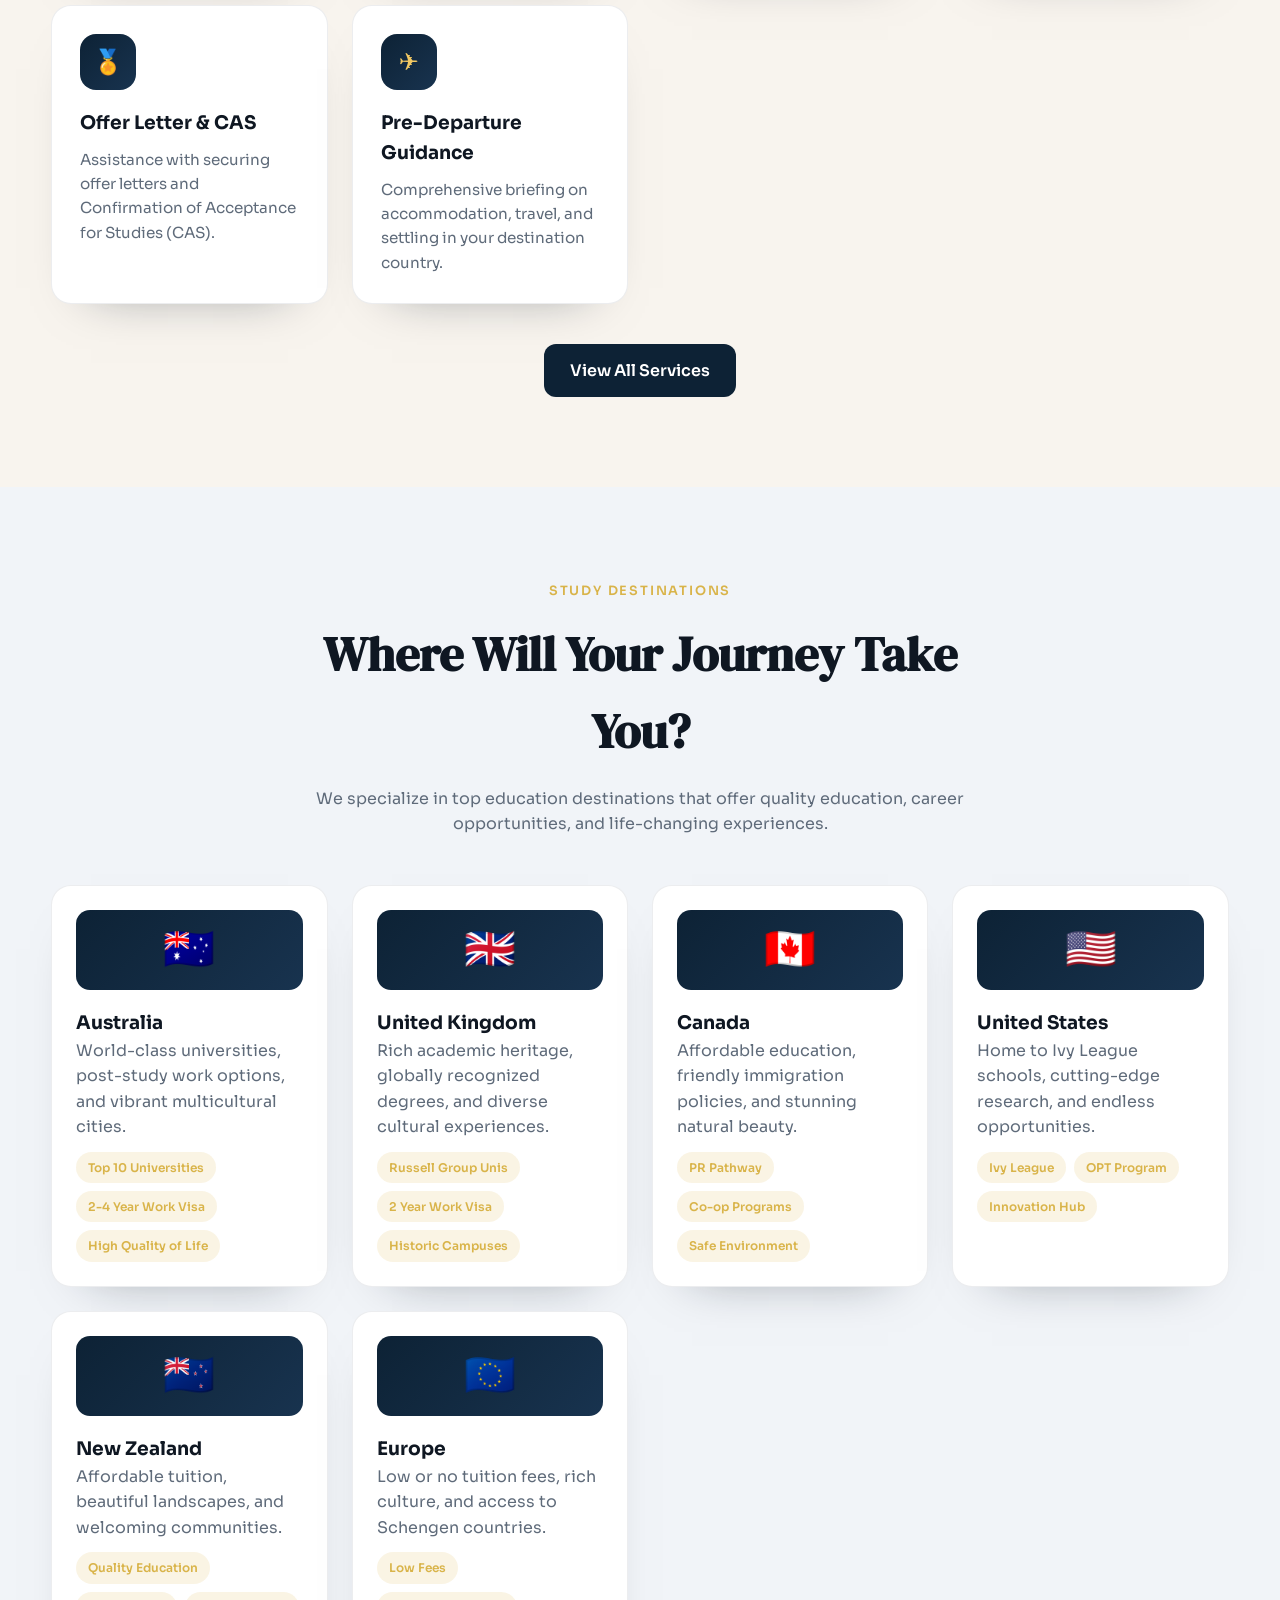
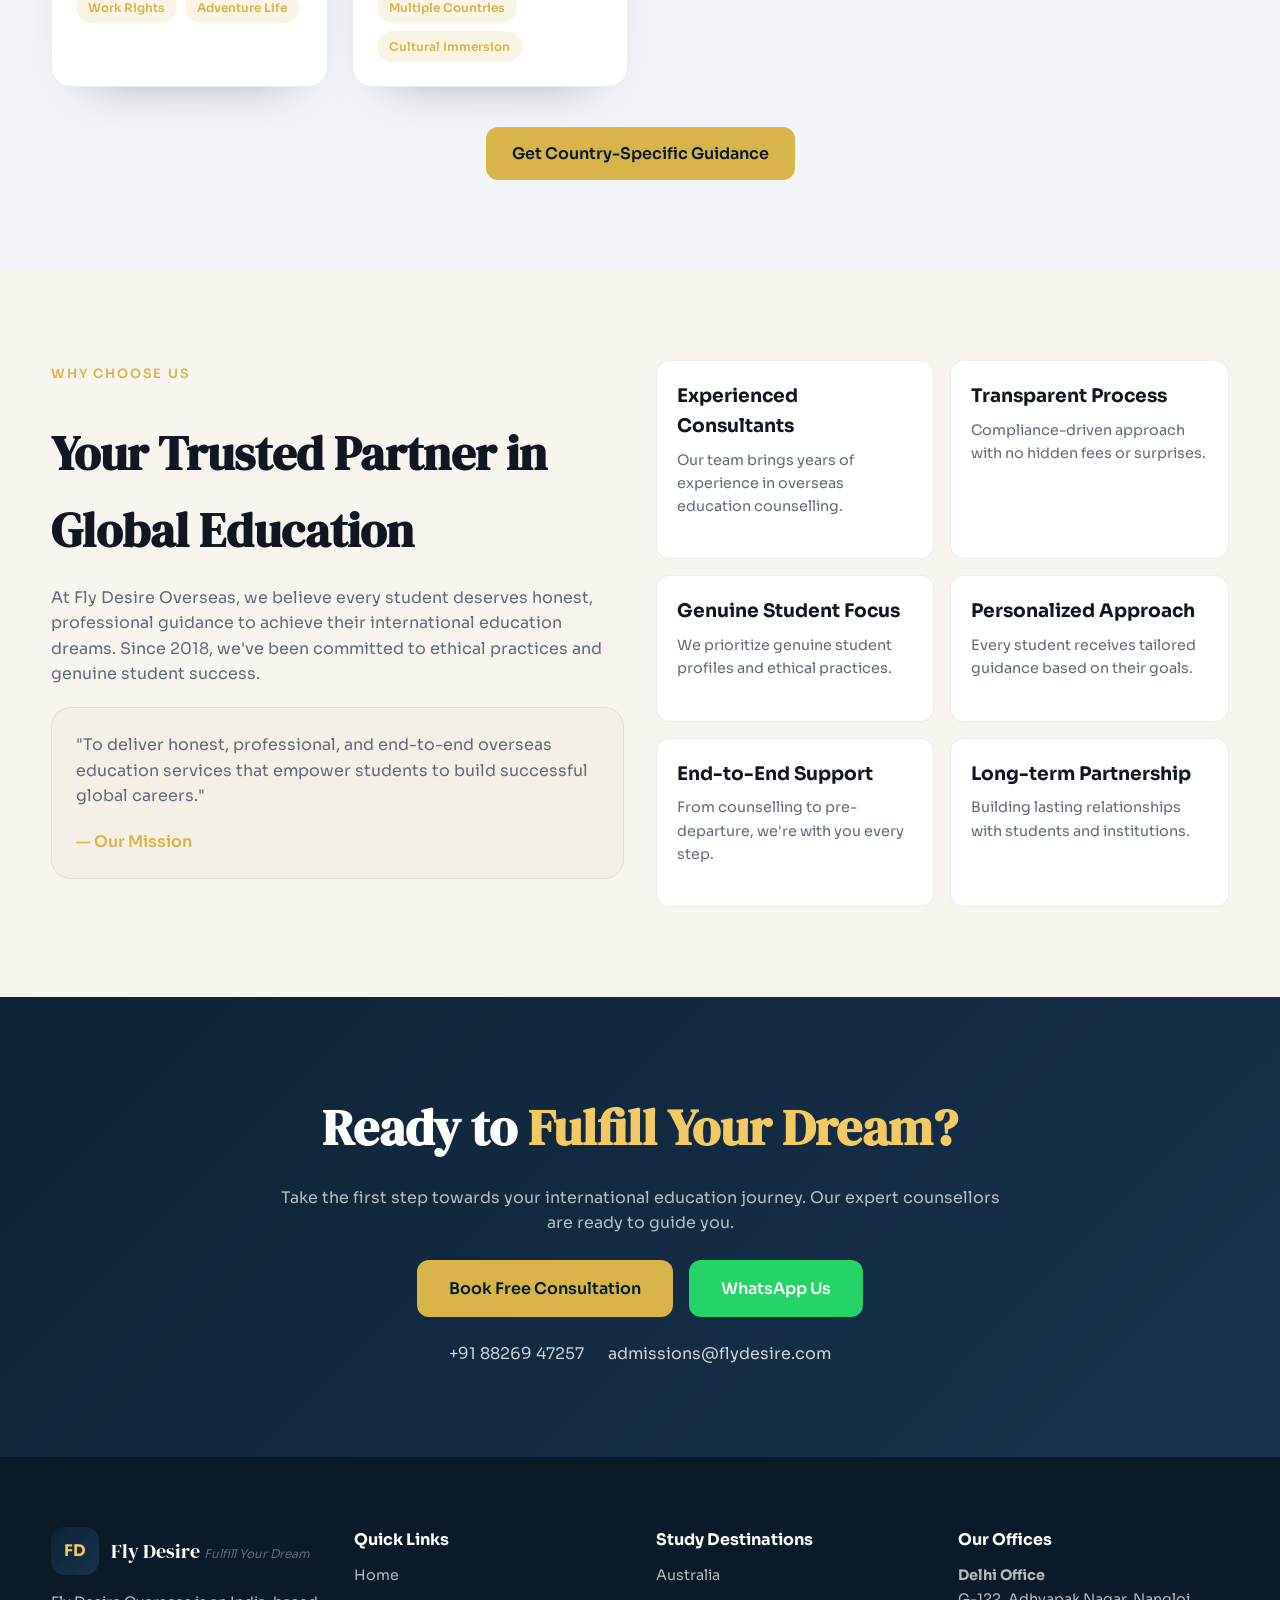
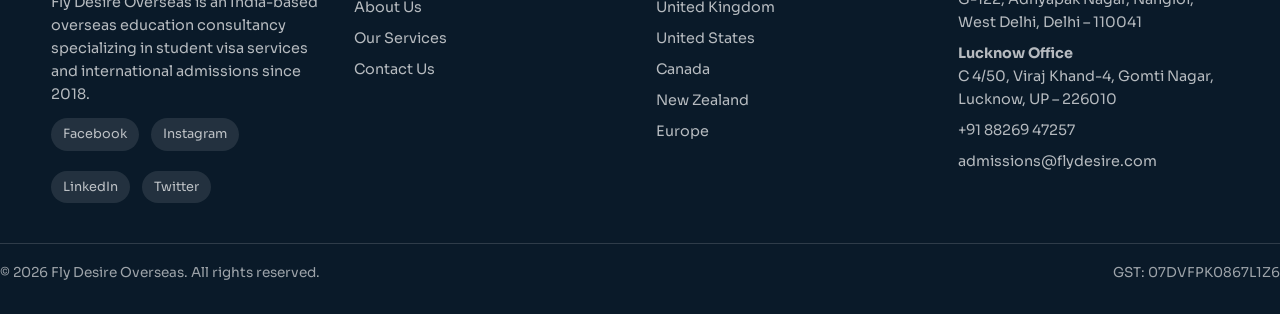
==== commit 04b65747: "Add success stories gallery" ====
--- a/index.html
+++ b/index.html
@@ -23,7 +23,7 @@
           <a class="nav-link active" href="/flydesire-website/index.html">Home</a>
           <a class="nav-link" href="/flydesire-website/about.html">About Us</a>
           <a class="nav-link" href="/flydesire-website/services.html">Services</a>
-          <a class="nav-link" href="/flydesire-website/contact.html">Contact</a>
+          <a class="nav-link" href="/flydesire-website/contact.html">Contact</a><a class="nav-link" href="/flydesire-website/success-stories.html">Success Stories</a>
         </nav>
         <div class="header-actions">
           <a class="header-phone" href="tel:+918826947257">+91 88269 47257</a>
--- a/styles.css
+++ b/styles.css
@@ -1111,3 +1111,23 @@
   box-shadow: var(--shadow);
   border: 1px solid rgba(13, 34, 53, 0.08);
 }
+
+.gallery {
+  display: grid;
+  grid-template-columns: repeat(auto-fit, minmax(240px, 1fr));
+  gap: 20px;
+}
+
+.gallery-card {
+  background: var(--white);
+  border-radius: var(--radius-lg);
+  overflow: hidden;
+  border: 1px solid rgba(13, 34, 53, 0.08);
+  box-shadow: var(--shadow);
+}
+
+.gallery-card img {
+  display: block;
+  width: 100%;
+  height: auto;
+}
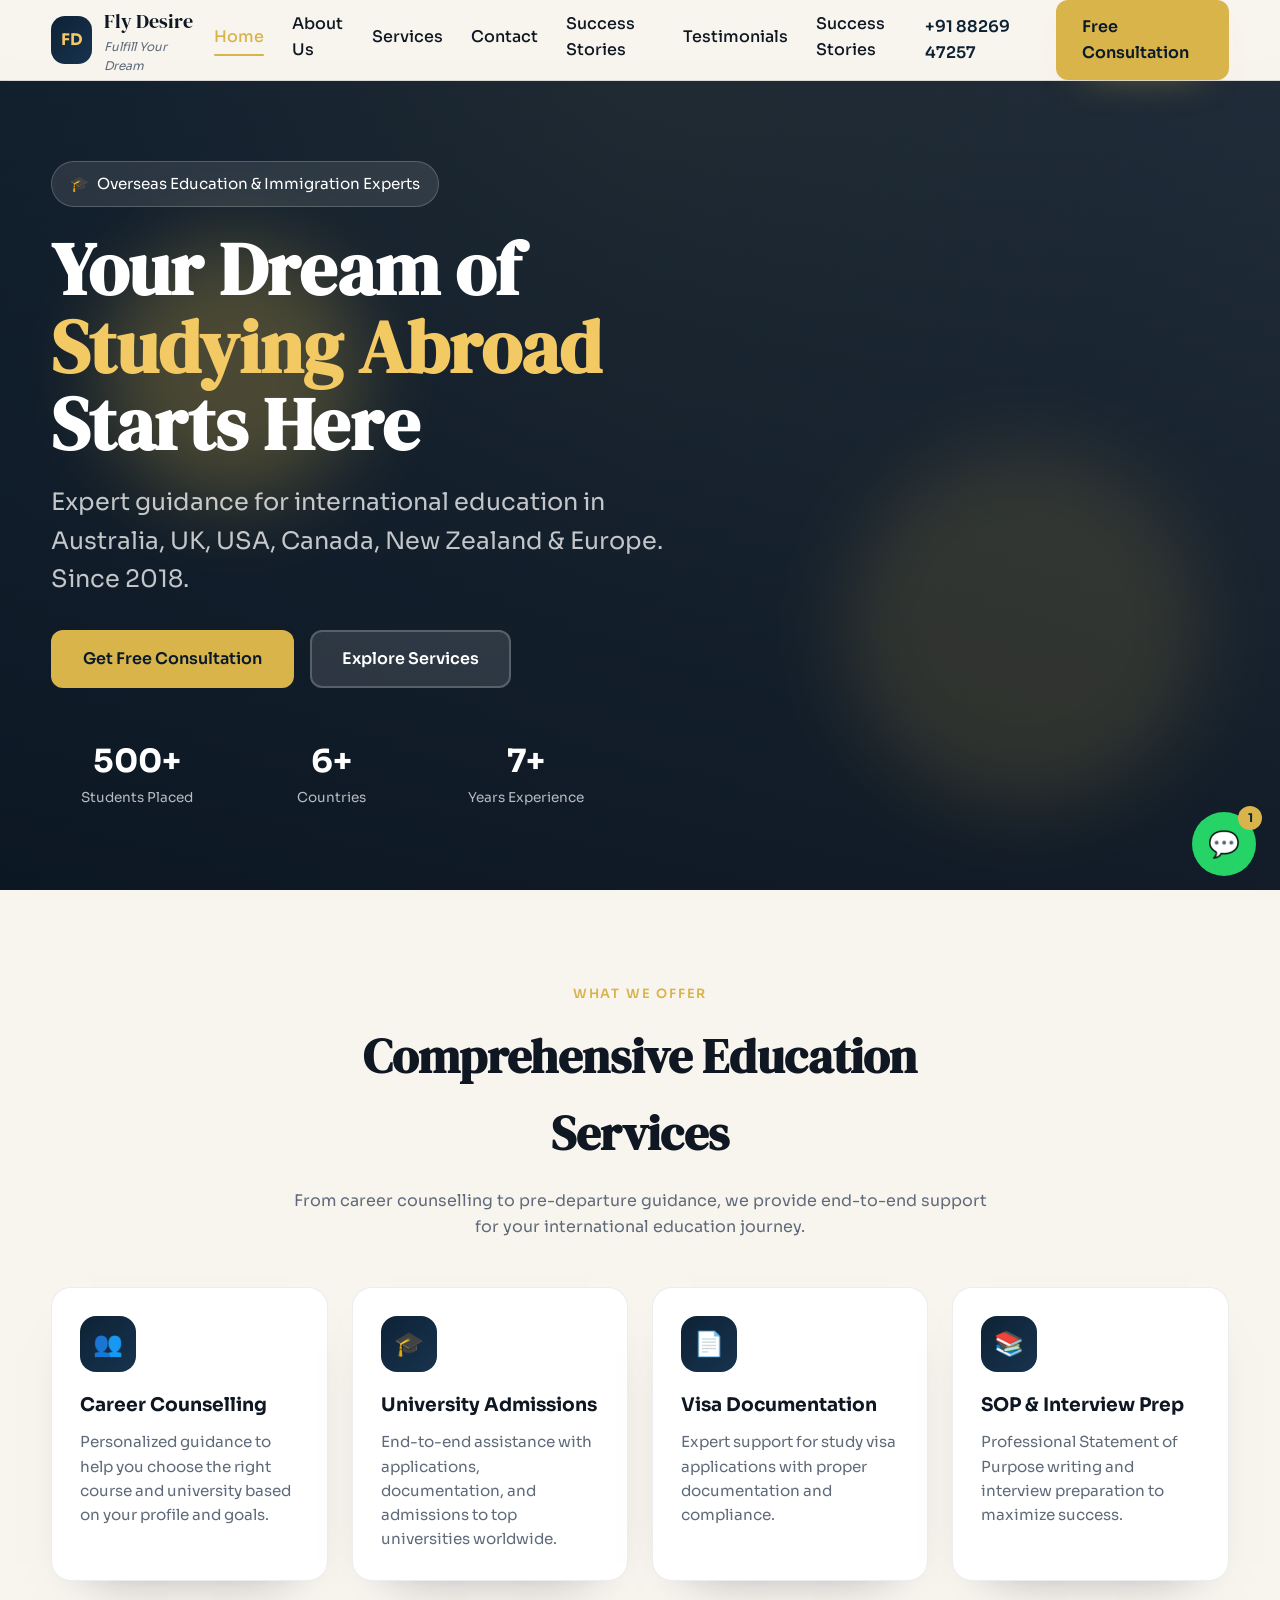
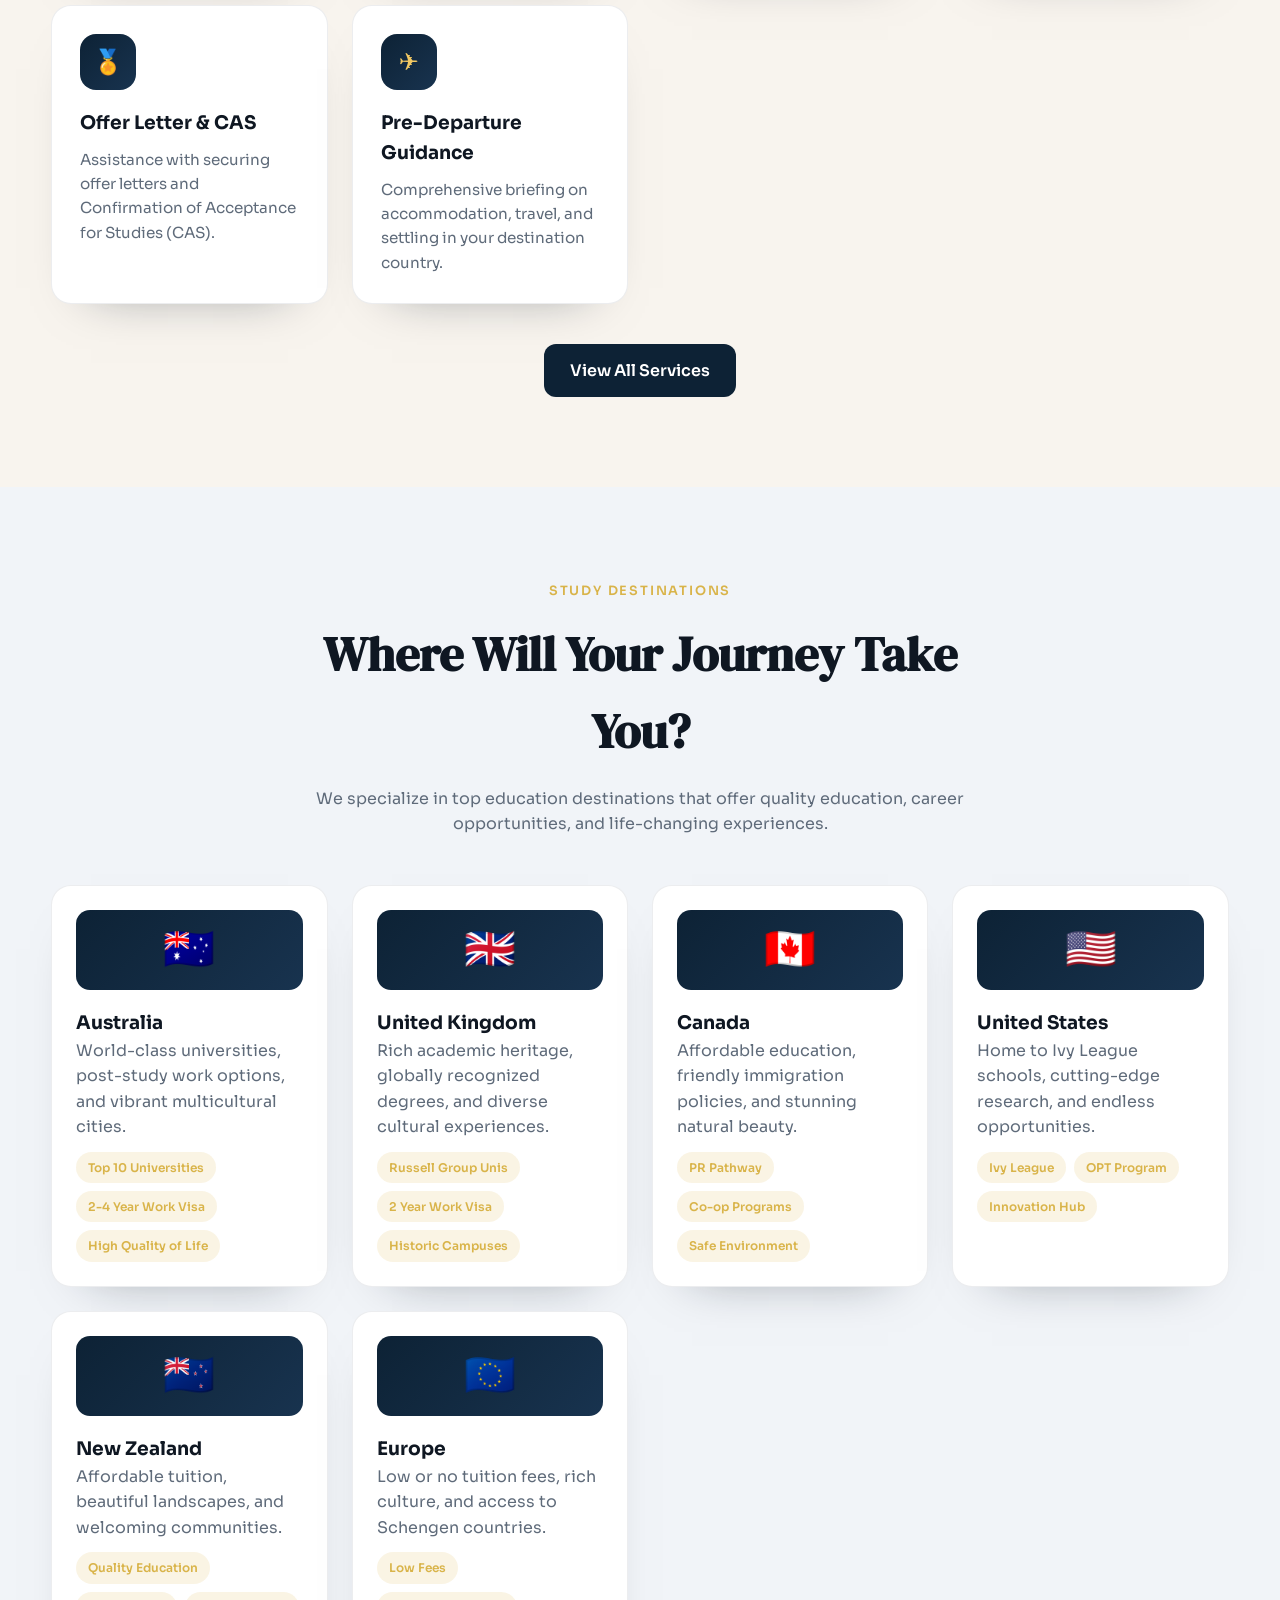
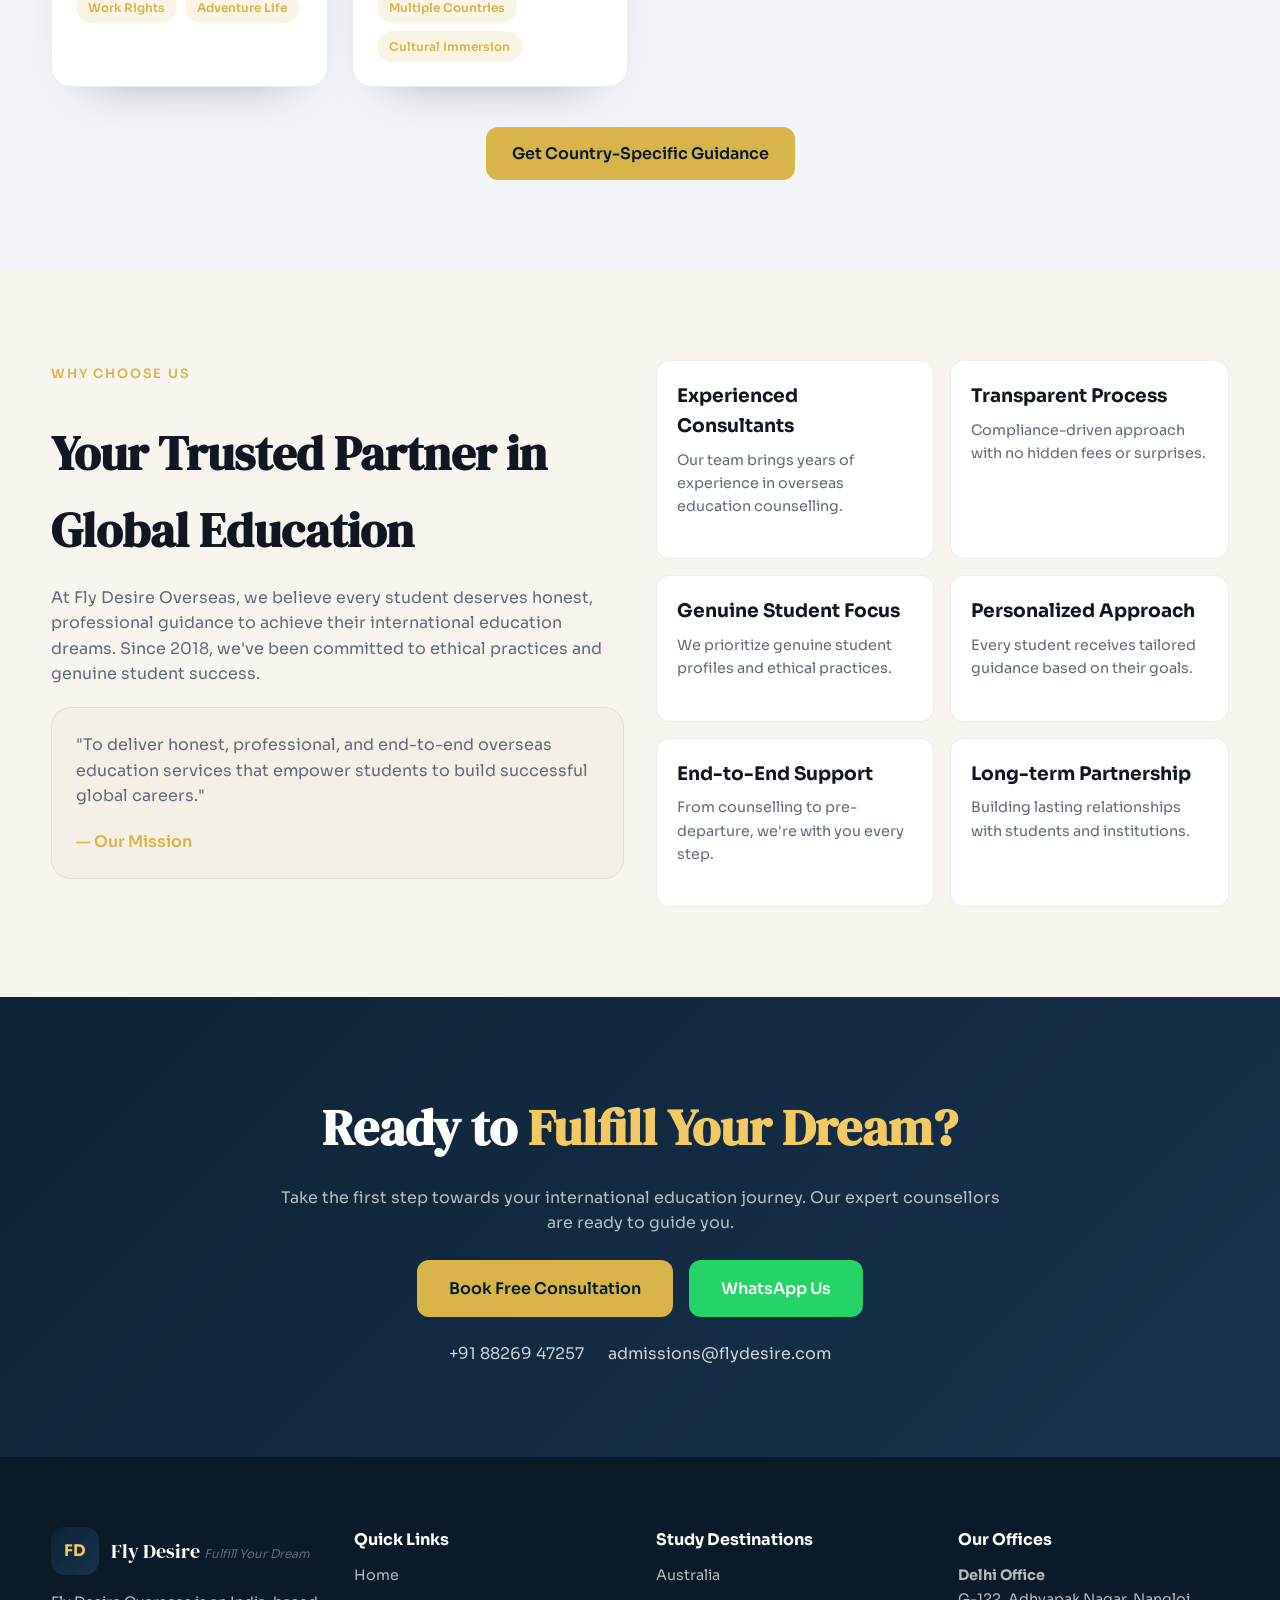
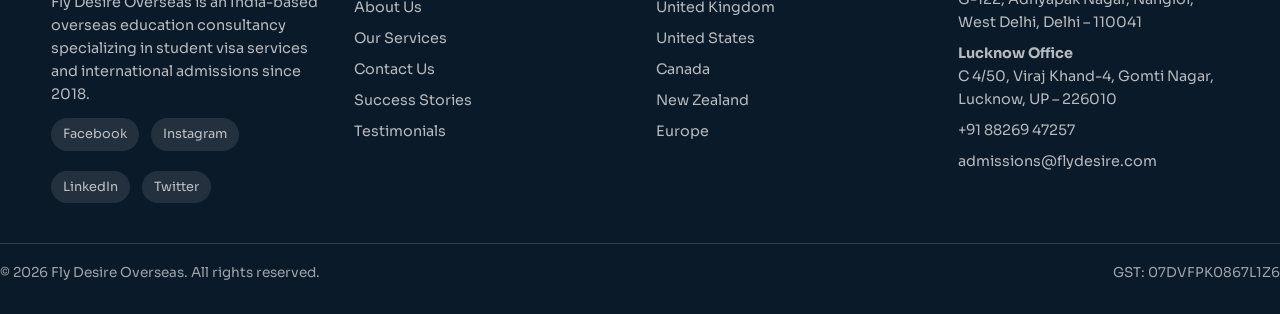
==== commit 1bc4f012: "Add testimonials page" ====
--- a/index.html
+++ b/index.html
@@ -23,7 +23,7 @@
           <a class="nav-link active" href="/flydesire-website/index.html">Home</a>
           <a class="nav-link" href="/flydesire-website/about.html">About Us</a>
           <a class="nav-link" href="/flydesire-website/services.html">Services</a>
-          <a class="nav-link" href="/flydesire-website/contact.html">Contact</a><a class="nav-link" href="/flydesire-website/success-stories.html">Success Stories</a>
+          <a class="nav-link" href="/flydesire-website/contact.html">Contact</a><a class="nav-link" href="/flydesire-website/success-stories.html">Success Stories</a><a class="nav-link" href="/flydesire-website/testimonials.html">Testimonials</a><a class="nav-link" href="/flydesire-website/success-stories.html">Success Stories</a>
         </nav>
         <div class="header-actions">
           <a class="header-phone" href="tel:+918826947257">+91 88269 47257</a>
@@ -271,6 +271,8 @@
           <a href="/flydesire-website/about.html">About Us</a>
           <a href="/flydesire-website/services.html">Our Services</a>
           <a href="/flydesire-website/contact.html">Contact Us</a>
+          <a href="/flydesire-website/success-stories.html">Success Stories</a>
+          <a href="/flydesire-website/testimonials.html">Testimonials</a>
         </div>
         <div>
           <h4>Study Destinations</h4>
--- a/styles.css
+++ b/styles.css
@@ -1131,3 +1131,55 @@
   width: 100%;
   height: auto;
 }
+
+.testimonial-grid {
+  display: grid;
+  grid-template-columns: repeat(auto-fit, minmax(240px, 1fr));
+  gap: 20px;
+}
+
+.testimonial-card {
+  background: var(--white);
+  border-radius: var(--radius-lg);
+  padding: 22px;
+  border: 1px solid rgba(13, 34, 53, 0.08);
+  box-shadow: var(--shadow);
+  text-align: center;
+  display: grid;
+  gap: 12px;
+}
+
+.testimonial-card img {
+  width: 100%;
+  max-width: 180px;
+  margin: 0 auto;
+  border-radius: 16px;
+}
+
+.testimonial-tag {
+  font-size: 0.75rem;
+  letter-spacing: 0.08em;
+  text-transform: uppercase;
+  color: var(--gold);
+  font-weight: 600;
+}
+
+.testimonial-meta {
+  color: var(--text-muted);
+  font-size: 0.9rem;
+}
+
+.video-grid {
+  display: grid;
+  grid-template-columns: repeat(auto-fit, minmax(240px, 1fr));
+  gap: 20px;
+}
+
+.video-card {
+  background: rgba(13, 34, 53, 0.08);
+  border-radius: var(--radius-lg);
+  padding: 40px 20px;
+  text-align: center;
+  color: var(--text-muted);
+  font-weight: 600;
+}
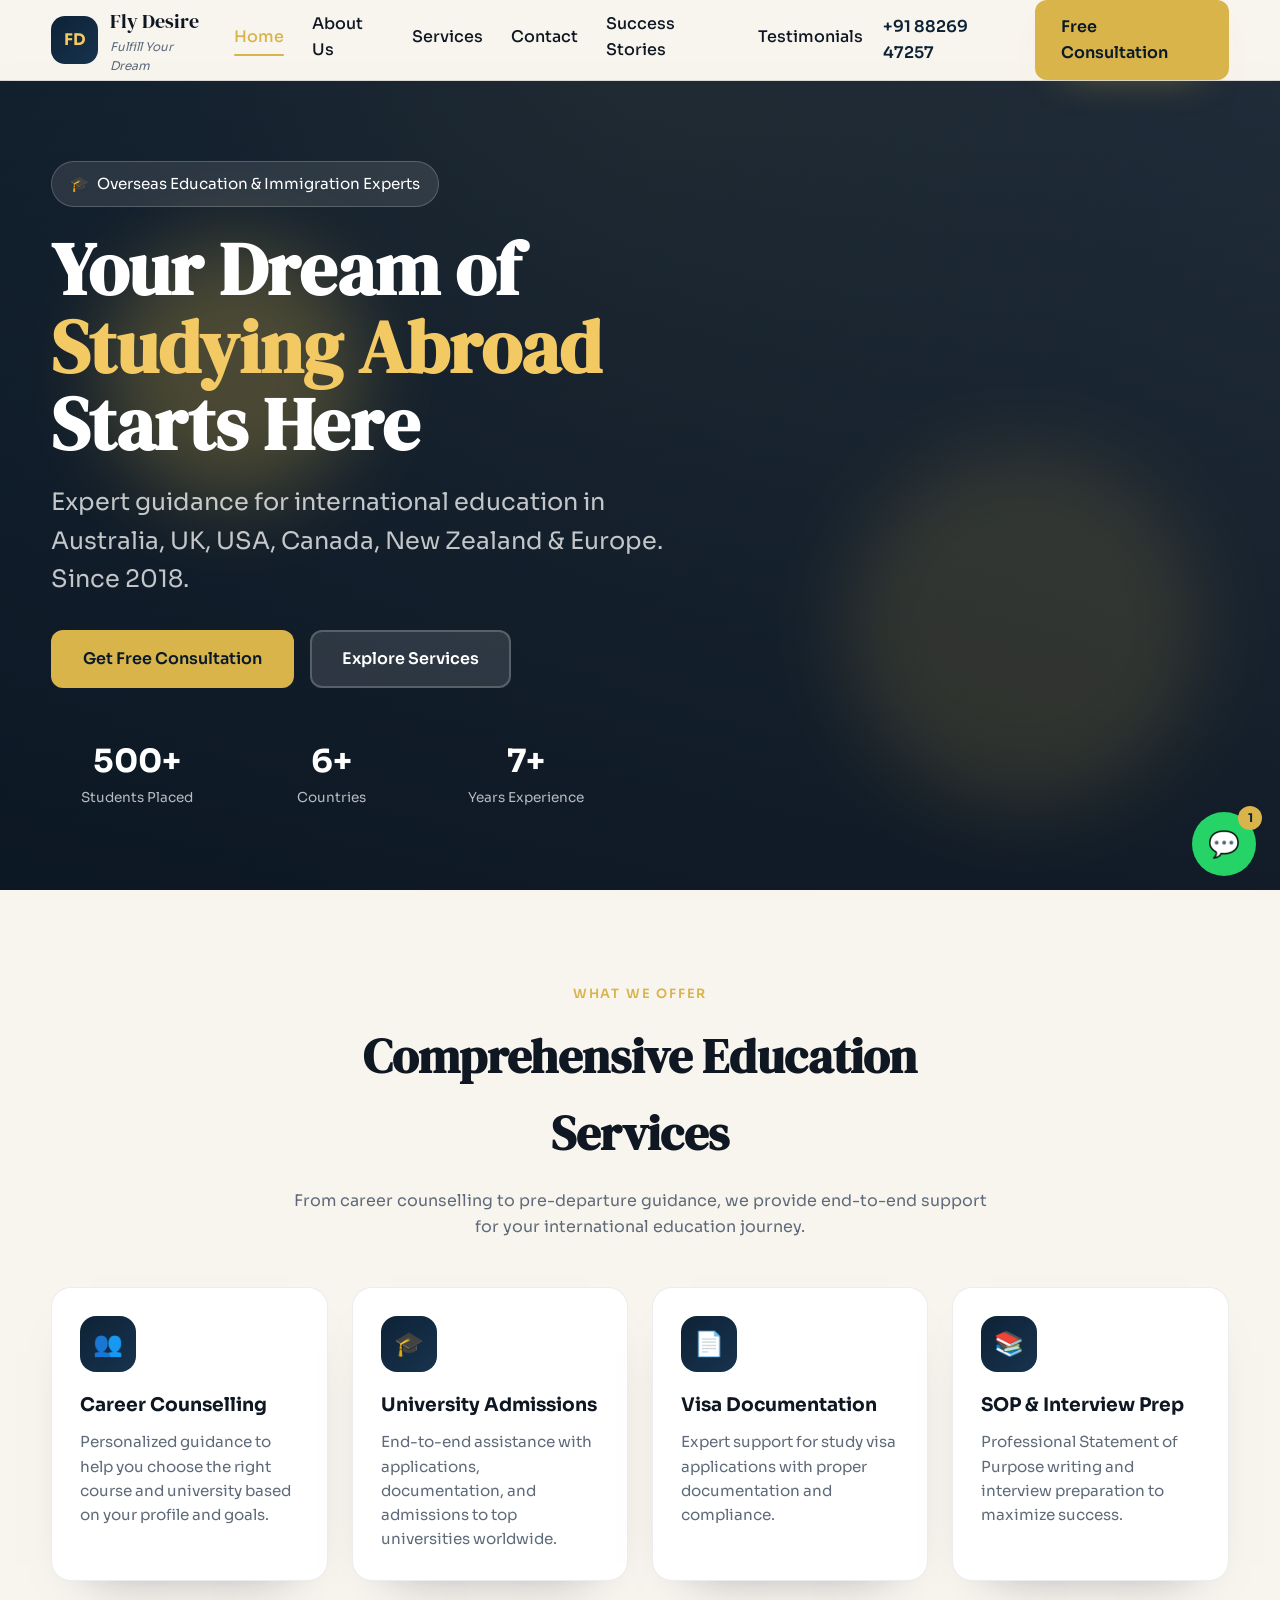
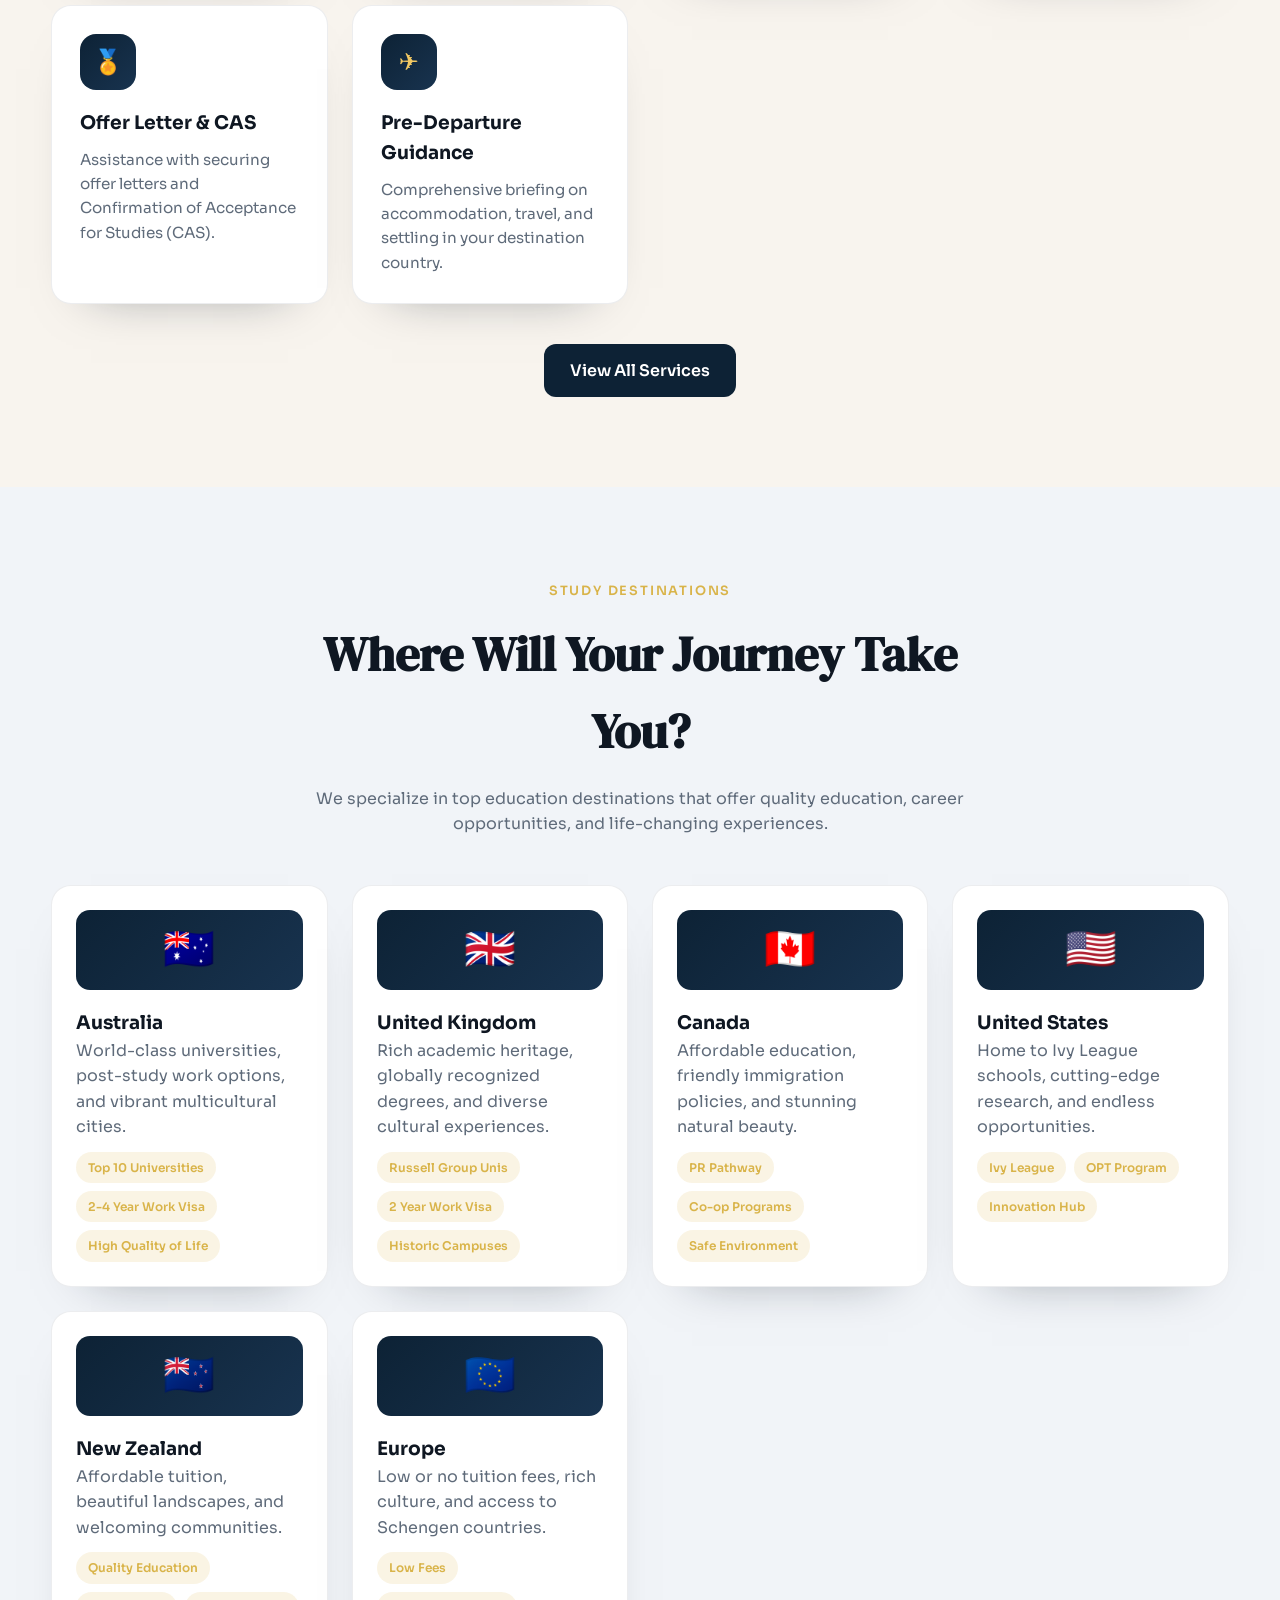
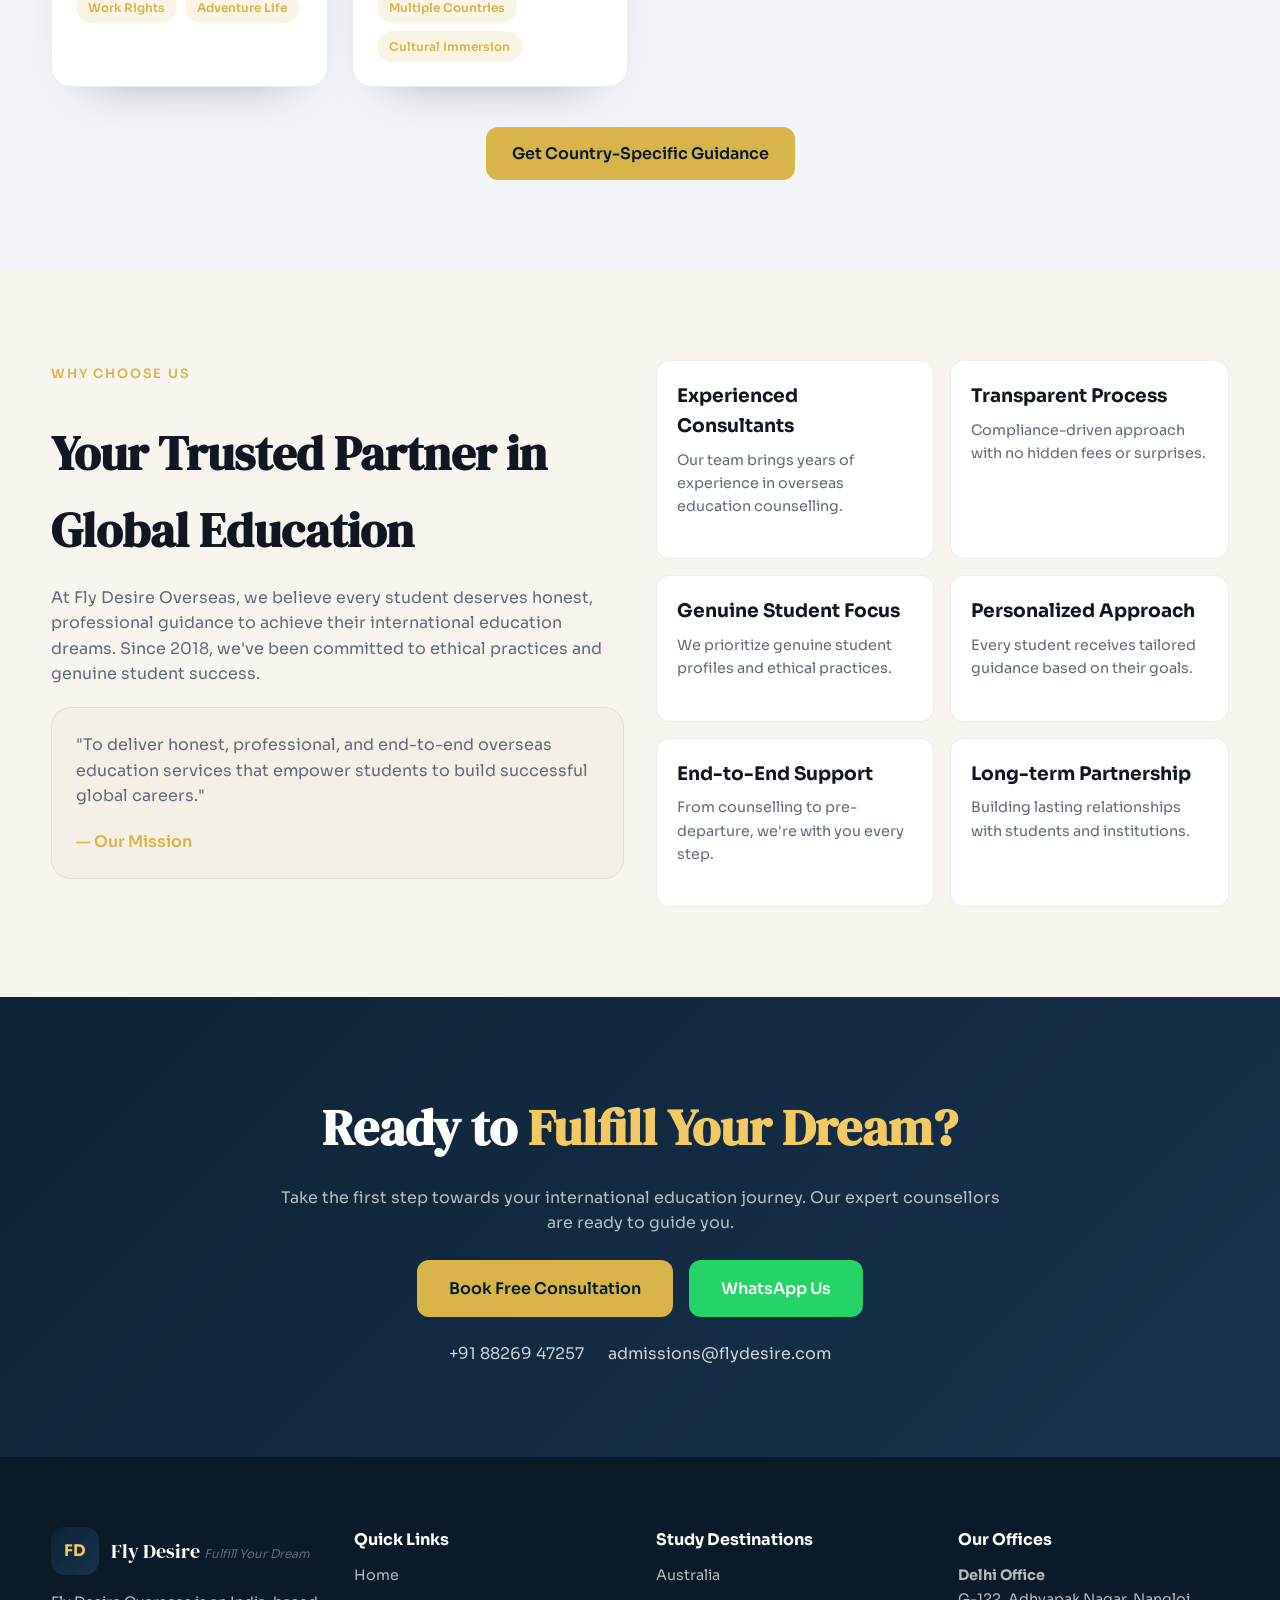
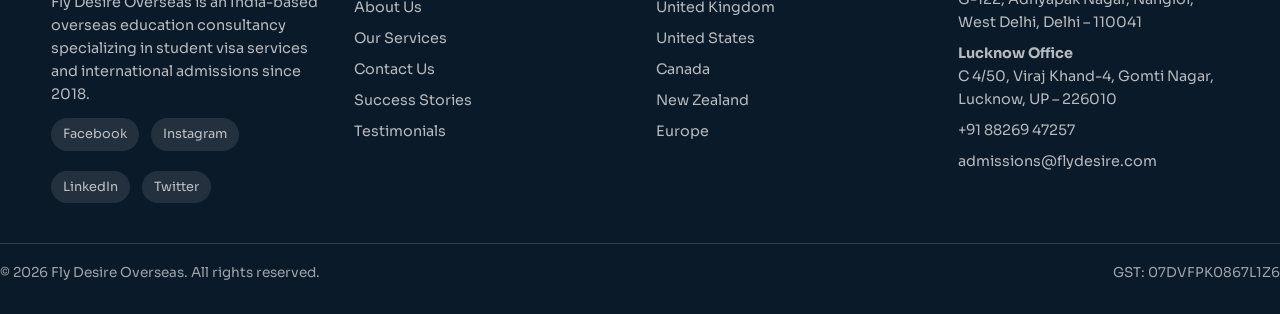
==== commit 87cc6e89: "Fix nav links for testimonials" ====
--- a/index.html
+++ b/index.html
@@ -23,7 +23,9 @@
           <a class="nav-link active" href="/flydesire-website/index.html">Home</a>
           <a class="nav-link" href="/flydesire-website/about.html">About Us</a>
           <a class="nav-link" href="/flydesire-website/services.html">Services</a>
-          <a class="nav-link" href="/flydesire-website/contact.html">Contact</a><a class="nav-link" href="/flydesire-website/success-stories.html">Success Stories</a><a class="nav-link" href="/flydesire-website/testimonials.html">Testimonials</a><a class="nav-link" href="/flydesire-website/success-stories.html">Success Stories</a>
+          <a class="nav-link" href="/flydesire-website/contact.html">Contact</a>
+          <a class="nav-link" href="/flydesire-website/success-stories.html">Success Stories</a>
+          <a class="nav-link" href="/flydesire-website/testimonials.html">Testimonials</a>
         </nav>
         <div class="header-actions">
           <a class="header-phone" href="tel:+918826947257">+91 88269 47257</a>
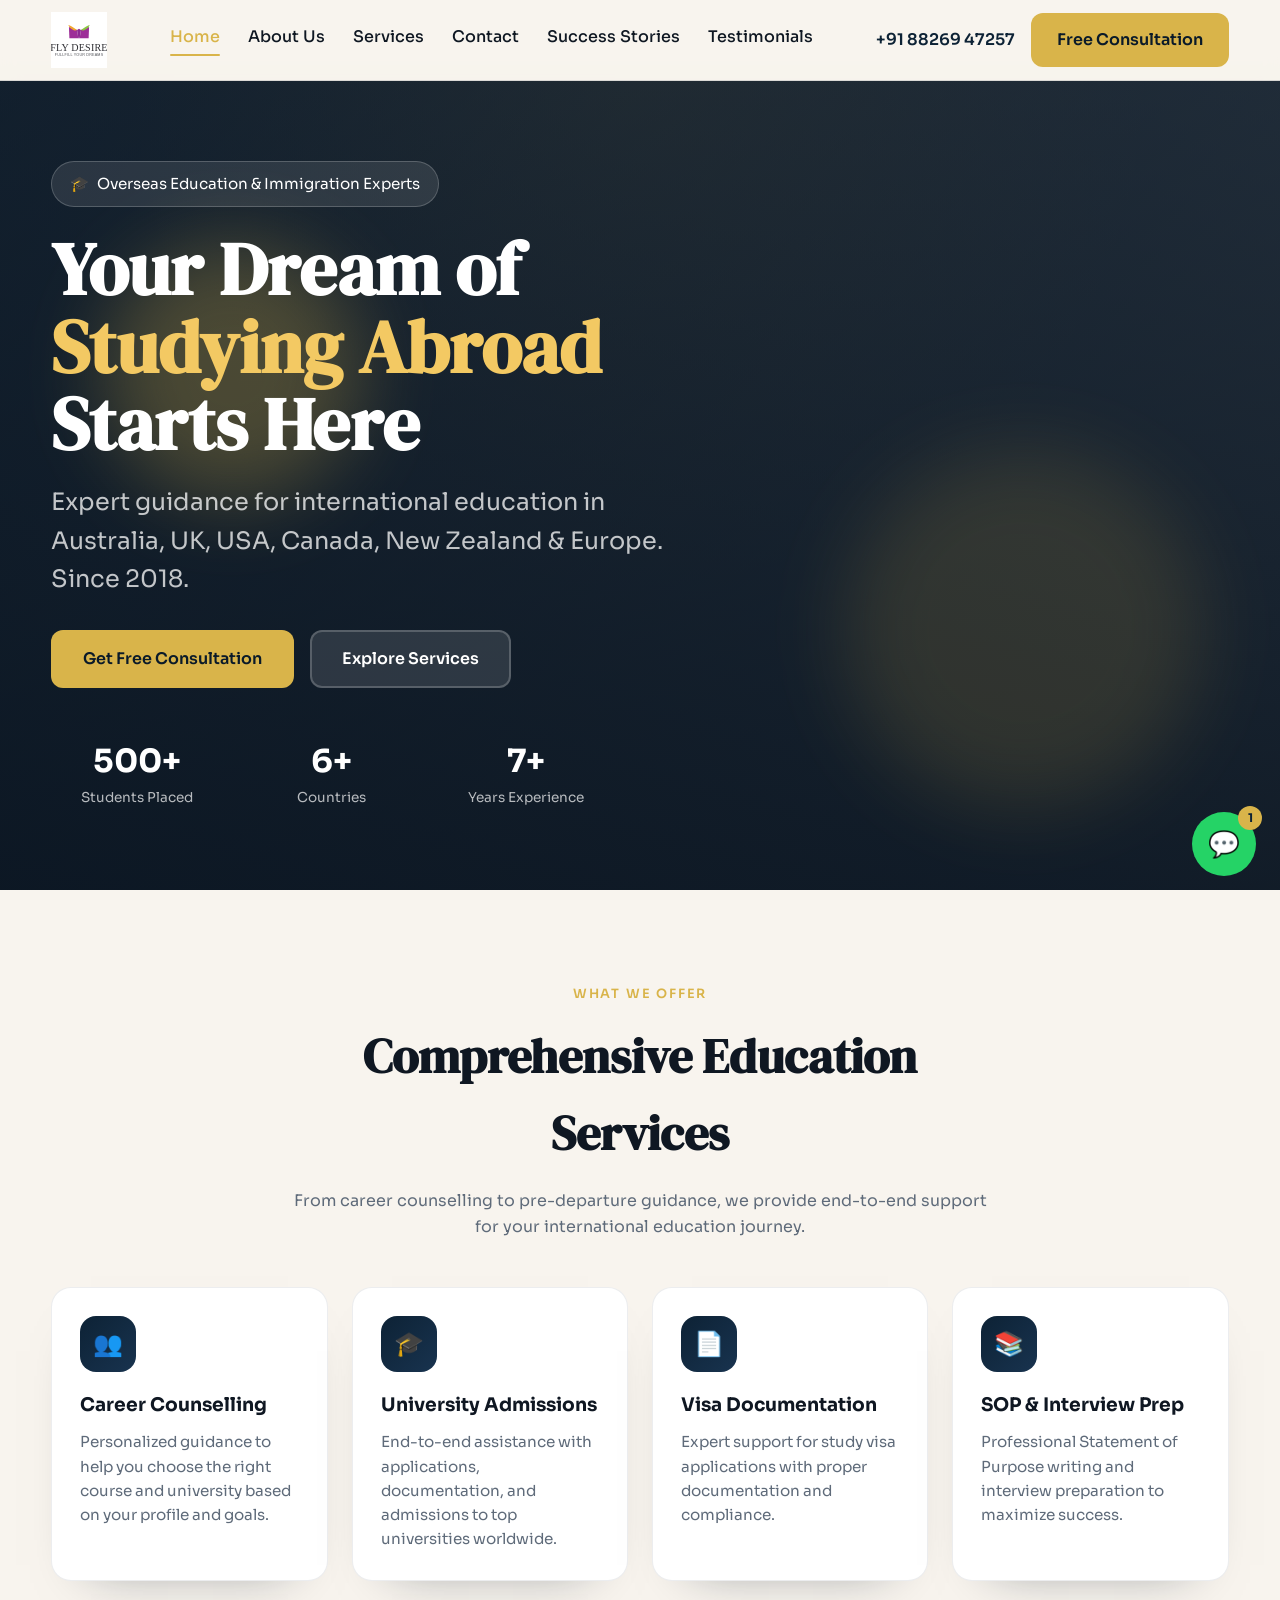
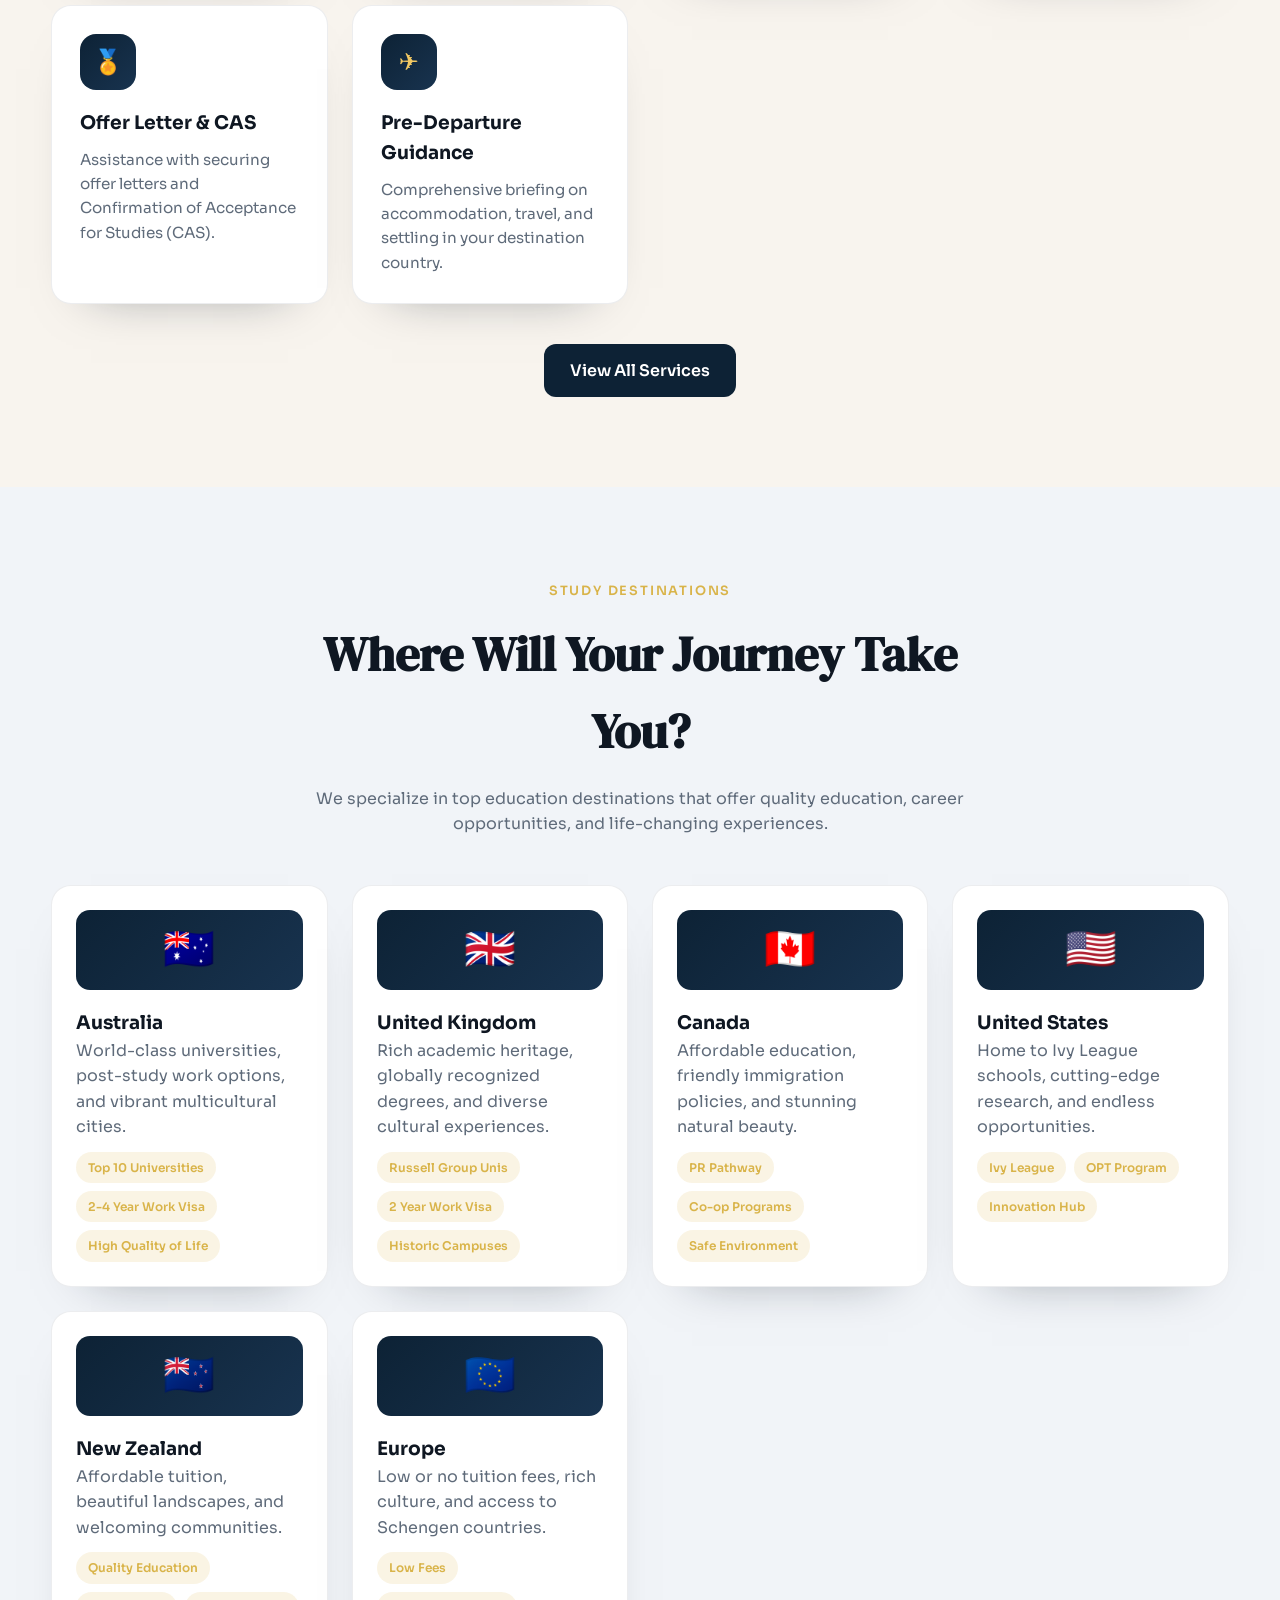
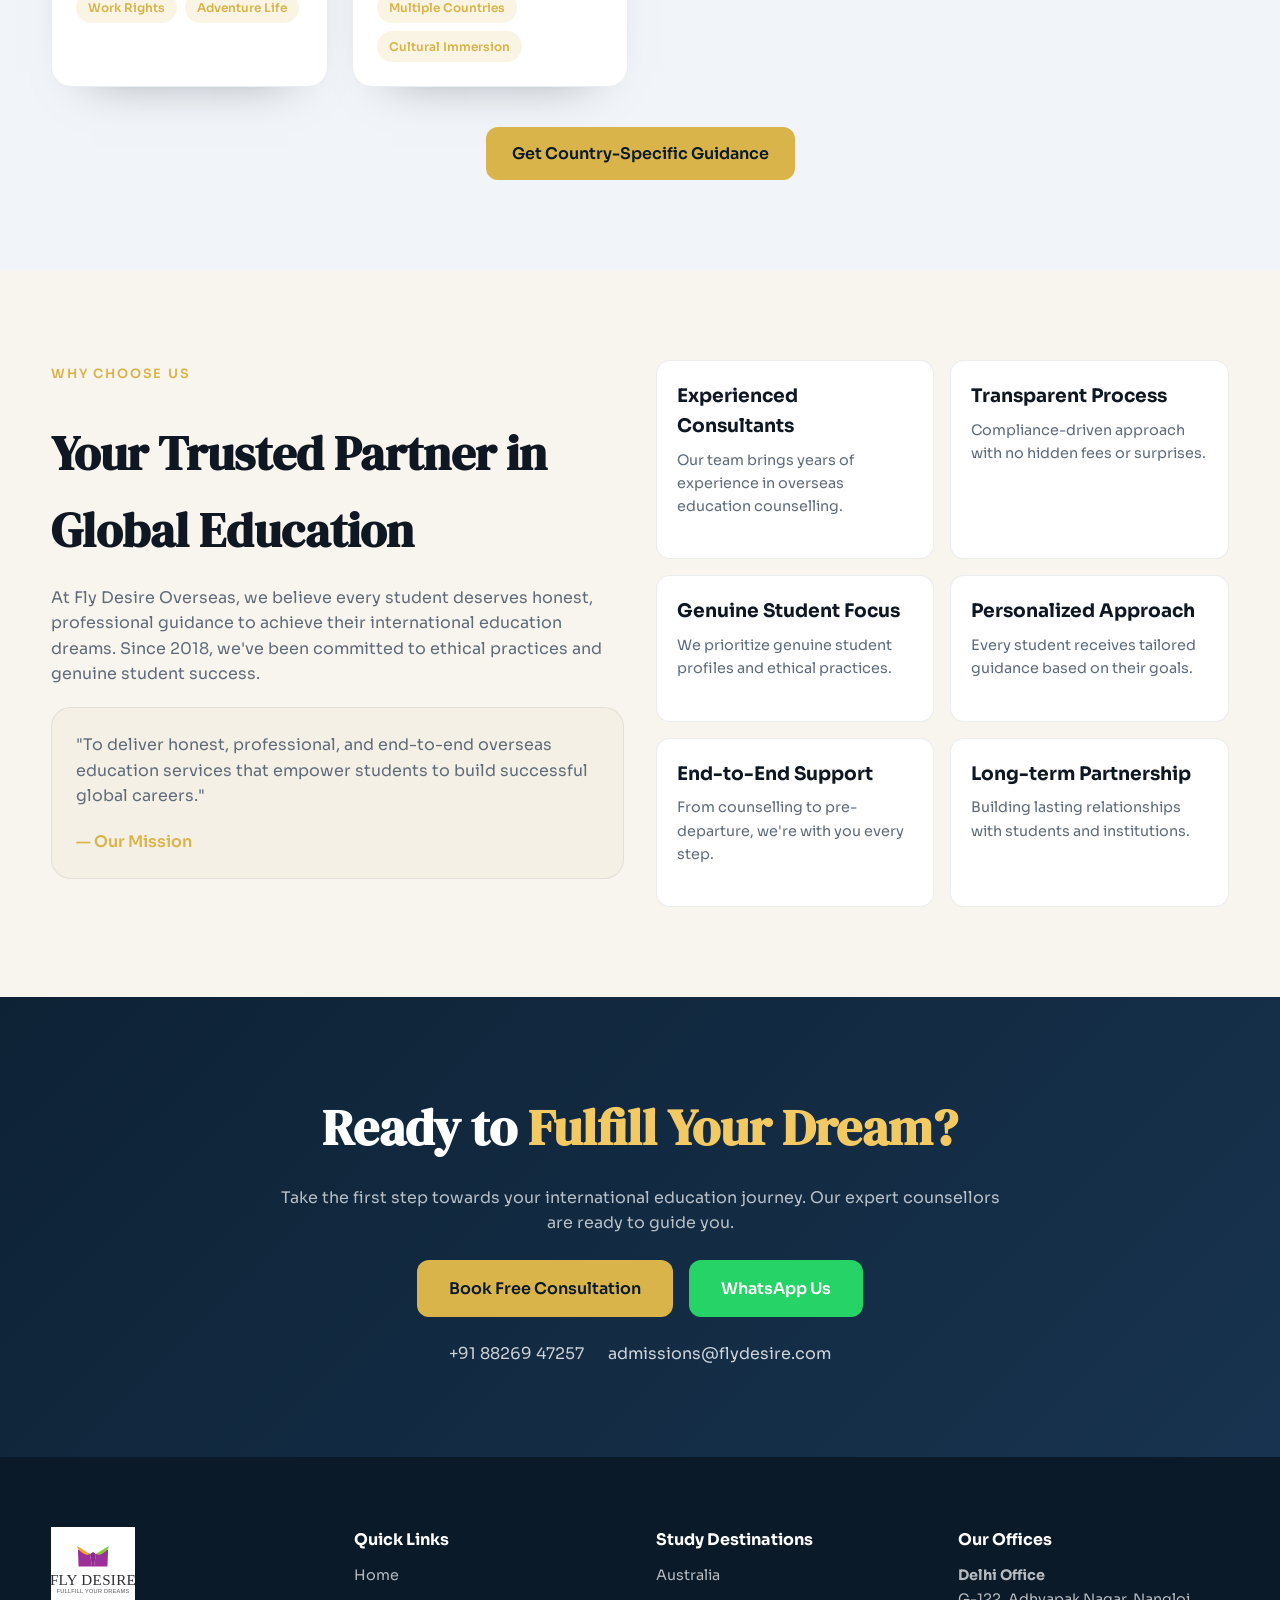
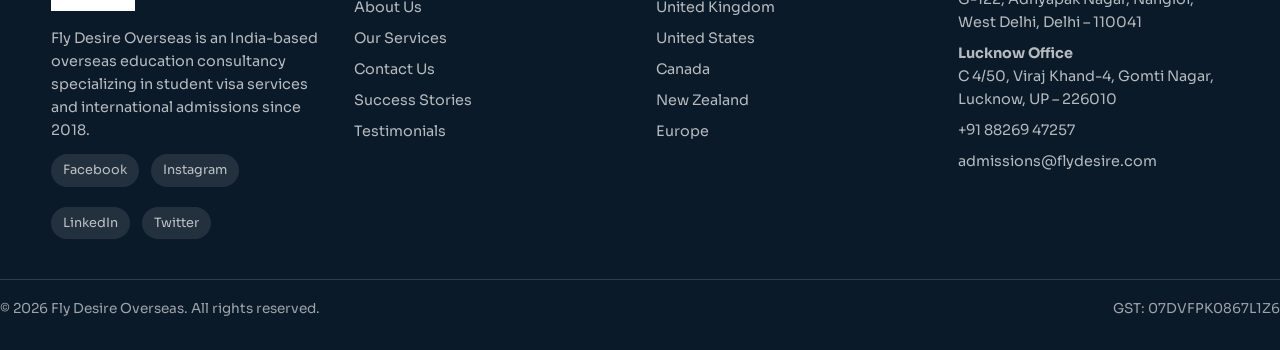
==== commit 83199079: "Update site logo and favicon across pages" ====
--- a/index.html
+++ b/index.html
@@ -6,30 +6,28 @@
   <title>Fly Desire Overseas | Study Abroad Consultants India | Education & Immigration</title>
   <meta name="description" content="Fly Desire Overseas - Leading overseas education & immigration consultants in India. Expert guidance for studying in Australia, UK, USA, Canada, New Zealand & Europe. Free consultation available." />
   <link rel="canonical" href="https://flydesire.com" />
+  <link rel="icon" type="image/svg+xml" href="/assets/fly-desire-logo.svg" />
+  <link rel="apple-touch-icon" href="/assets/fly-desire-logo.svg" />
   <link rel="stylesheet" href="./styles.css" />
 </head>
 <body>
   <div class="page">
     <header class="site-header">
       <div class="container header-inner">
-        <a class="brand" href="/flydesire-website/index.html">
-          <span class="brand-badge">FD</span>
-          <span class="brand-text">
-            <span class="brand-name">Fly Desire</span>
-            <span class="brand-tagline">Fulfill Your Dream</span>
-          </span>
+        <a class="brand" href="/index.html" aria-label="Fly Desire Home">
+          <img class="brand-logo" src="/assets/fly-desire-logo.svg" alt="Fly Desire logo" />
         </a>
         <nav class="nav" id="main-nav">
-          <a class="nav-link active" href="/flydesire-website/index.html">Home</a>
-          <a class="nav-link" href="/flydesire-website/about.html">About Us</a>
-          <a class="nav-link" href="/flydesire-website/services.html">Services</a>
-          <a class="nav-link" href="/flydesire-website/contact.html">Contact</a>
-          <a class="nav-link" href="/flydesire-website/success-stories.html">Success Stories</a>
-          <a class="nav-link" href="/flydesire-website/testimonials.html">Testimonials</a>
+          <a class="nav-link active" href="/index.html">Home</a>
+          <a class="nav-link" href="/about.html">About Us</a>
+          <a class="nav-link" href="/services.html">Services</a>
+          <a class="nav-link" href="/contact.html">Contact</a>
+          <a class="nav-link" href="/success-stories.html">Success Stories</a>
+          <a class="nav-link" href="/testimonials.html">Testimonials</a>
         </nav>
         <div class="header-actions">
           <a class="header-phone" href="tel:+918826947257">+91 88269 47257</a>
-          <a class="btn btn-secondary" href="/flydesire-website/contact.html">Free Consultation</a>
+          <a class="btn btn-secondary" href="/contact.html">Free Consultation</a>
         </div>
         <button class="menu-toggle" aria-label="Toggle menu" aria-expanded="false" aria-controls="main-nav">
           <span></span>
@@ -53,8 +51,8 @@
           <h1 class="hero-title fade-in-up delay-1">Your Dream of <br /><span>Studying Abroad</span><br />Starts Here</h1>
           <p class="hero-subtitle fade-in-up delay-2">Expert guidance for international education in Australia, UK, USA, Canada, New Zealand & Europe. Since 2018.</p>
           <div class="hero-cta fade-in-up delay-3">
-            <a class="btn btn-secondary btn-lg" href="/flydesire-website/contact.html">Get Free Consultation</a>
-            <a class="btn btn-ghost btn-lg" href="/flydesire-website/services.html">Explore Services</a>
+            <a class="btn btn-secondary btn-lg" href="/contact.html">Get Free Consultation</a>
+            <a class="btn btn-ghost btn-lg" href="/services.html">Explore Services</a>
           </div>
           <div class="hero-stats fade-in-up delay-4">
             <div class="stat">
@@ -113,7 +111,7 @@
             </article>
           </div>
           <div class="section-cta">
-            <a class="btn btn-primary" href="/flydesire-website/services.html">View All Services</a>
+            <a class="btn btn-primary" href="/services.html">View All Services</a>
           </div>
         </div>
       </section>
@@ -188,7 +186,7 @@
             </article>
           </div>
           <div class="section-cta">
-            <a class="btn btn-secondary" href="/flydesire-website/contact.html">Get Country-Specific Guidance</a>
+            <a class="btn btn-secondary" href="/contact.html">Get Country-Specific Guidance</a>
           </div>
         </div>
       </section>
@@ -238,7 +236,7 @@
           <h2>Ready to <span>Fulfill Your Dream?</span></h2>
           <p>Take the first step towards your international education journey. Our expert counsellors are ready to guide you.</p>
           <div class="cta-actions">
-            <a class="btn btn-secondary btn-lg" href="/flydesire-website/contact.html">Book Free Consultation</a>
+            <a class="btn btn-secondary btn-lg" href="/contact.html">Book Free Consultation</a>
             <a class="btn btn-whatsapp btn-lg" href="https://wa.me/918826947257" target="_blank" rel="noopener noreferrer">WhatsApp Us</a>
           </div>
           <div class="cta-links">
@@ -253,11 +251,7 @@
       <div class="container footer-grid">
         <div>
           <div class="footer-brand">
-            <span class="brand-badge">FD</span>
-            <span>
-              <span class="brand-name">Fly Desire</span>
-              <span class="brand-tagline">Fulfill Your Dream</span>
-            </span>
+            <img class="footer-logo" src="/assets/fly-desire-logo.svg" alt="Fly Desire logo" />
           </div>
           <p>Fly Desire Overseas is an India-based overseas education consultancy specializing in student visa services and international admissions since 2018.</p>
           <div class="social-row">
@@ -269,12 +263,12 @@
         </div>
         <div>
           <h4>Quick Links</h4>
-          <a href="/flydesire-website/index.html">Home</a>
-          <a href="/flydesire-website/about.html">About Us</a>
-          <a href="/flydesire-website/services.html">Our Services</a>
-          <a href="/flydesire-website/contact.html">Contact Us</a>
-          <a href="/flydesire-website/success-stories.html">Success Stories</a>
-          <a href="/flydesire-website/testimonials.html">Testimonials</a>
+          <a href="/index.html">Home</a>
+          <a href="/about.html">About Us</a>
+          <a href="/services.html">Our Services</a>
+          <a href="/contact.html">Contact Us</a>
+          <a href="/success-stories.html">Success Stories</a>
+          <a href="/testimonials.html">Testimonials</a>
         </div>
         <div>
           <h4>Study Destinations</h4>
--- a/styles.css
+++ b/styles.css
@@ -70,7 +70,12 @@
 .brand {
   display: flex;
   align-items: center;
-  gap: 12px;
+}
+
+.brand-logo {
+  display: block;
+  width: auto;
+  height: 56px;
 }
 
 .brand-badge {
@@ -646,9 +651,14 @@
 
 .footer-brand {
   display: flex;
-  gap: 12px;
-  align-items: center;
+  align-items: flex-start;
   margin-bottom: 16px;
+}
+
+.footer-logo {
+  display: block;
+  width: auto;
+  height: 84px;
 }
 
 .footer-grid h4 {
@@ -815,6 +825,14 @@
 }
 
 @media (max-width: 720px) {
+  .brand-logo {
+    height: 46px;
+  }
+
+  .footer-logo {
+    height: 72px;
+  }
+
   .hero-stats {
     grid-template-columns: 1fr;
     text-align: left;
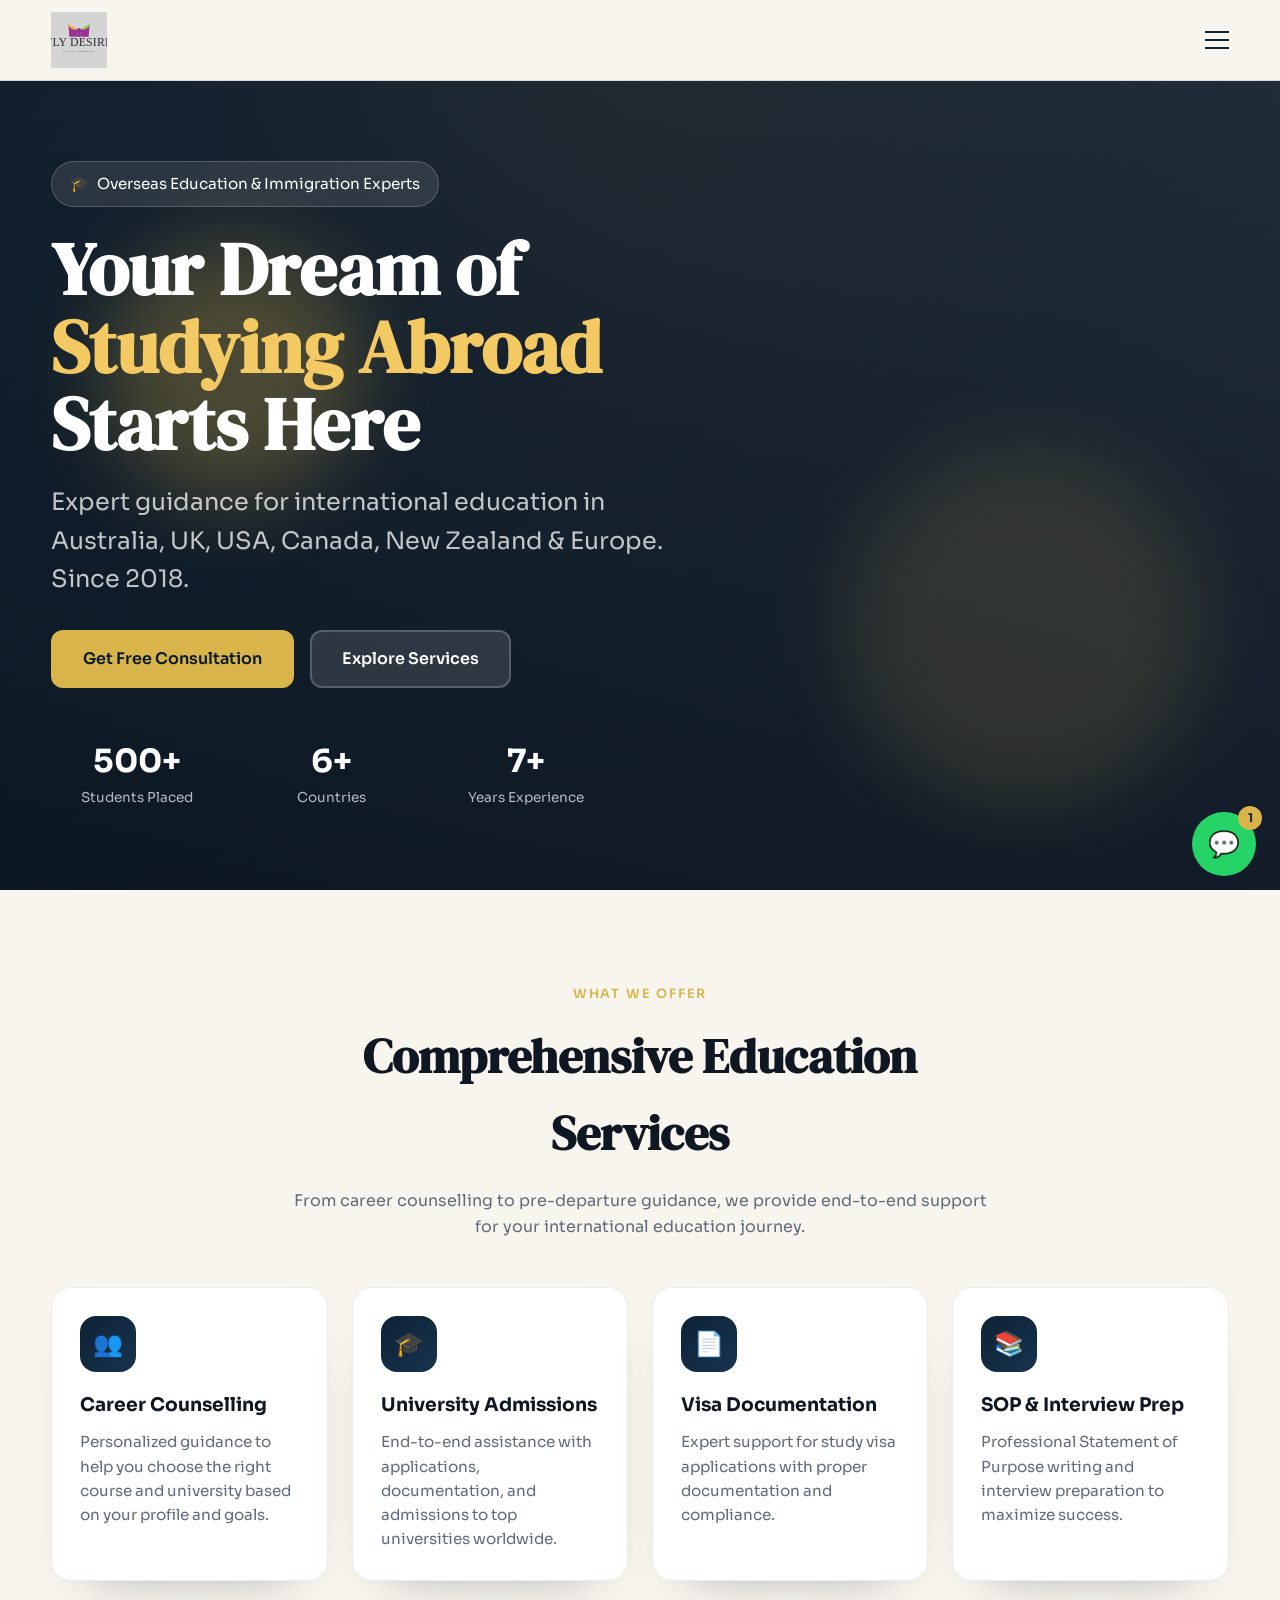
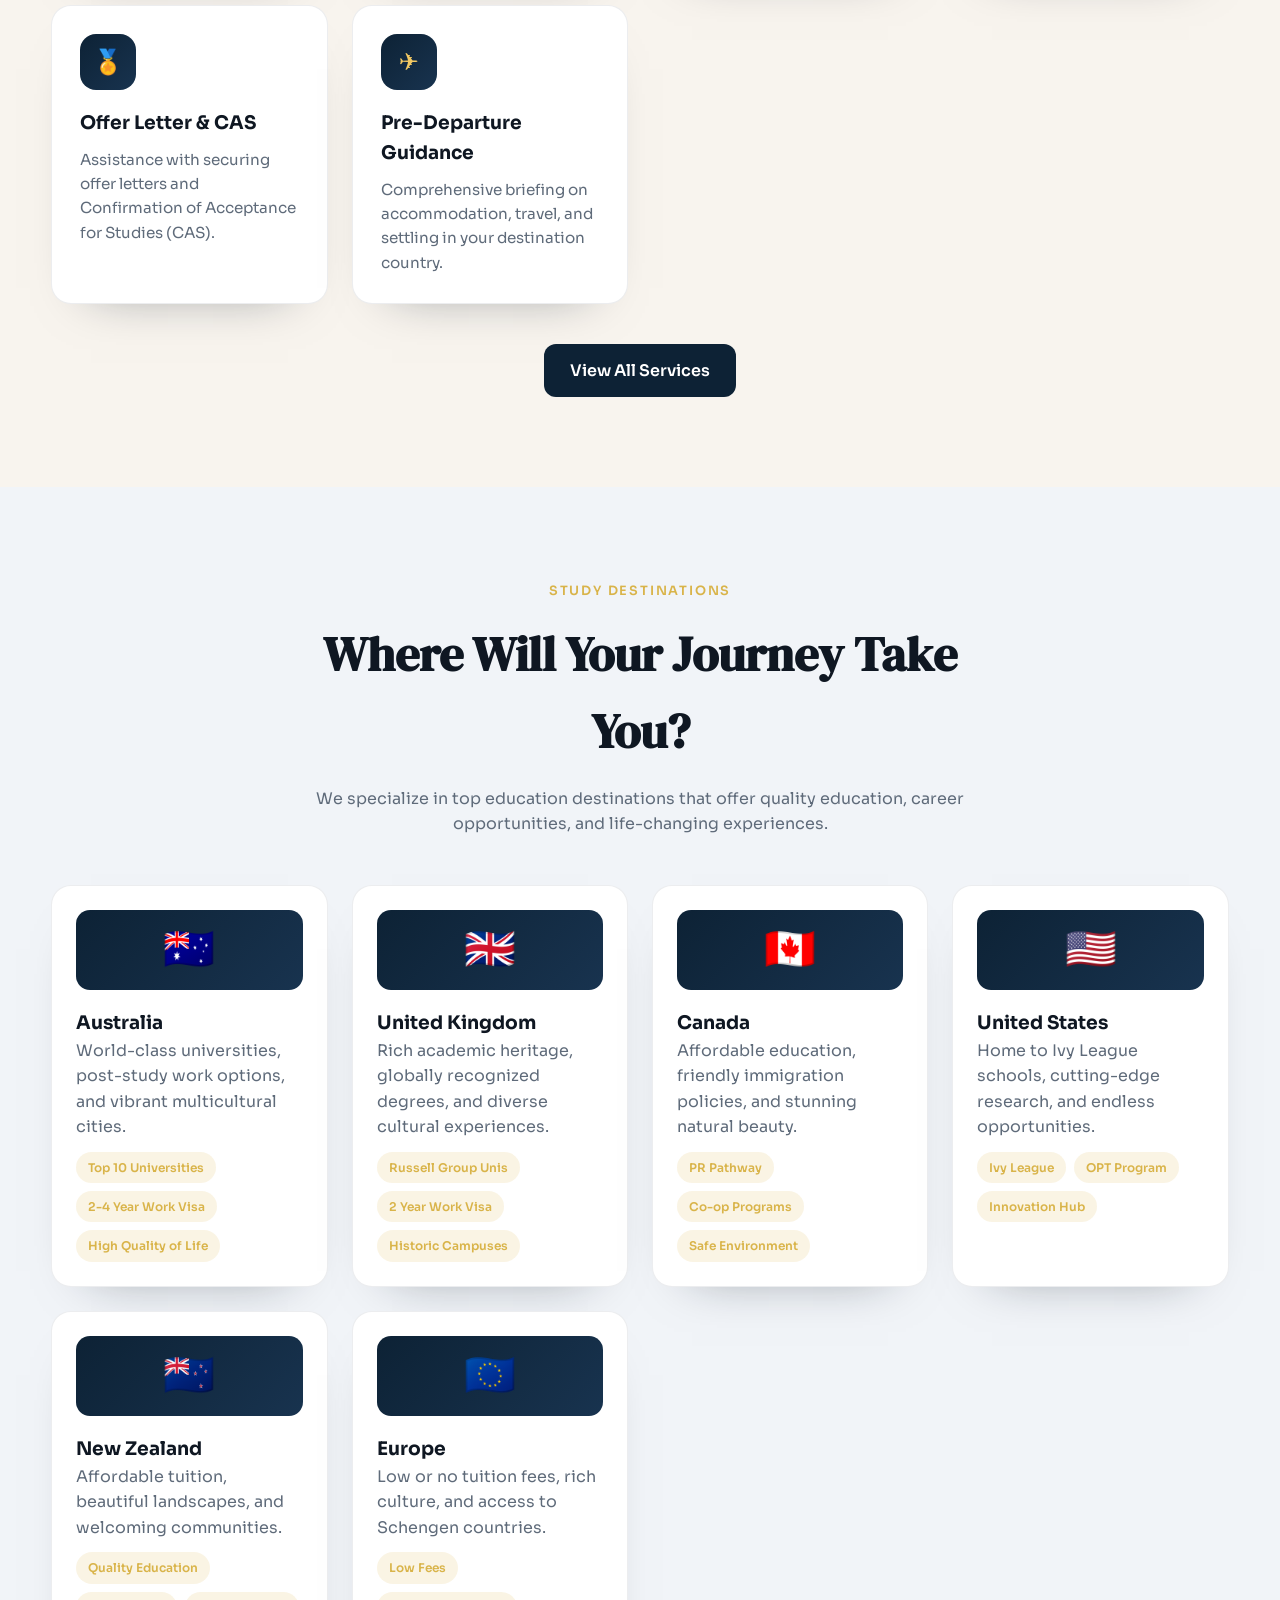
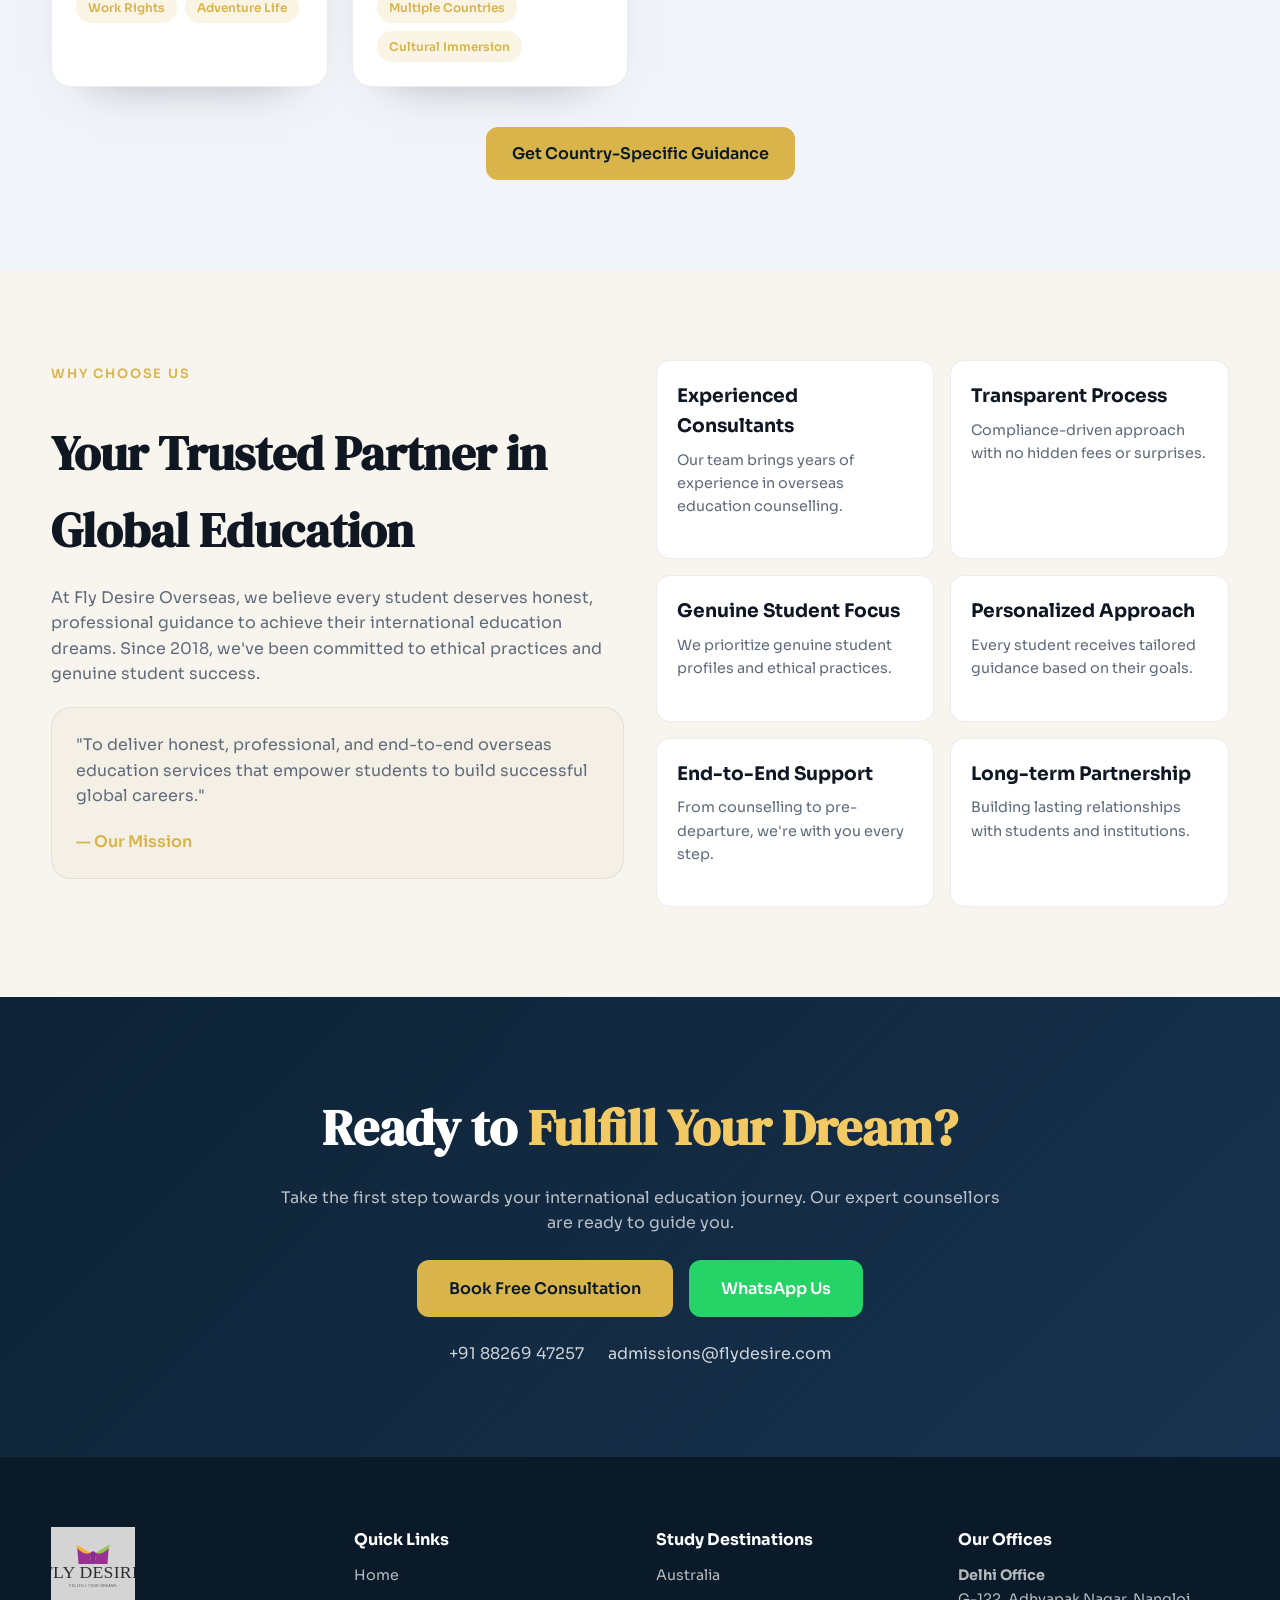
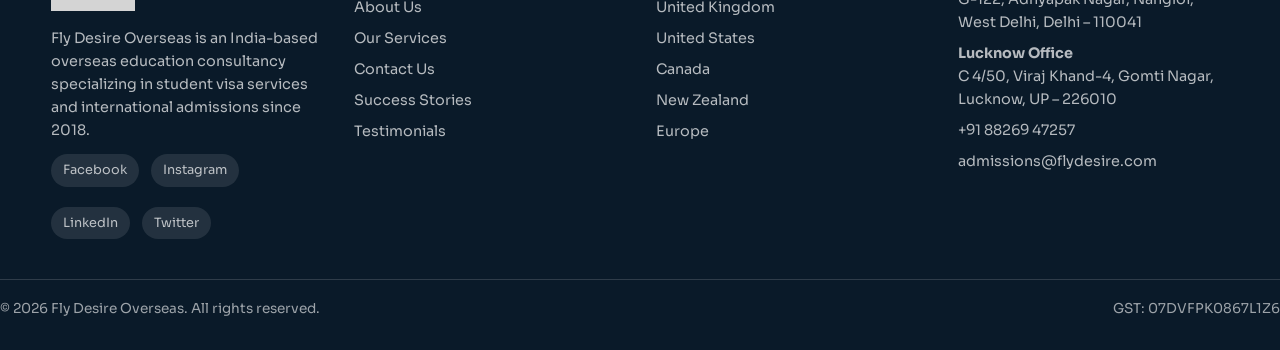
==== commit 8faebf67: "Update site logo and favicon to new brand image" ====
--- a/index.html
+++ b/index.html
@@ -6,8 +6,9 @@
   <title>Fly Desire Overseas | Study Abroad Consultants India | Education & Immigration</title>
   <meta name="description" content="Fly Desire Overseas - Leading overseas education & immigration consultants in India. Expert guidance for studying in Australia, UK, USA, Canada, New Zealand & Europe. Free consultation available." />
   <link rel="canonical" href="https://flydesire.com" />
-  <link rel="icon" type="image/svg+xml" href="/assets/fly-desire-logo.svg" />
-  <link rel="apple-touch-icon" href="/assets/fly-desire-logo.svg" />
+  <link rel="icon" type="image/svg+xml" href="/assets/fly-desire-logo-v2.svg" />
+  <link rel="shortcut icon" href="/assets/fly-desire-logo-v2.svg" />
+  <link rel="apple-touch-icon" href="/assets/fly-desire-logo-v2.svg" />
   <link rel="stylesheet" href="./styles.css" />
 </head>
 <body>
@@ -15,7 +16,7 @@
     <header class="site-header">
       <div class="container header-inner">
         <a class="brand" href="/index.html" aria-label="Fly Desire Home">
-          <img class="brand-logo" src="/assets/fly-desire-logo.svg" alt="Fly Desire logo" />
+          <img class="brand-logo" src="/assets/fly-desire-logo-v2.svg" alt="Fly Desire logo" />
         </a>
         <nav class="nav" id="main-nav">
           <a class="nav-link active" href="/index.html">Home</a>
@@ -251,7 +252,7 @@
       <div class="container footer-grid">
         <div>
           <div class="footer-brand">
-            <img class="footer-logo" src="/assets/fly-desire-logo.svg" alt="Fly Desire logo" />
+            <img class="footer-logo" src="/assets/fly-desire-logo-v2.svg" alt="Fly Desire logo" />
           </div>
           <p>Fly Desire Overseas is an India-based overseas education consultancy specializing in student visa services and international admissions since 2018.</p>
           <div class="social-row">
--- a/styles.css
+++ b/styles.css
@@ -795,7 +795,7 @@
   50% { transform: translateY(-10px); }
 }
 
-@media (max-width: 980px) {
+@media (max-width: 1320px) {
   .nav {
     position: fixed;
     top: 80px;
@@ -805,6 +805,8 @@
     padding: 20px;
     gap: 16px;
     width: 220px;
+    max-height: calc(100vh - 96px);
+    overflow-y: auto;
     transform: translateX(110%);
     transition: transform 0.3s ease;
     box-shadow: var(--shadow);
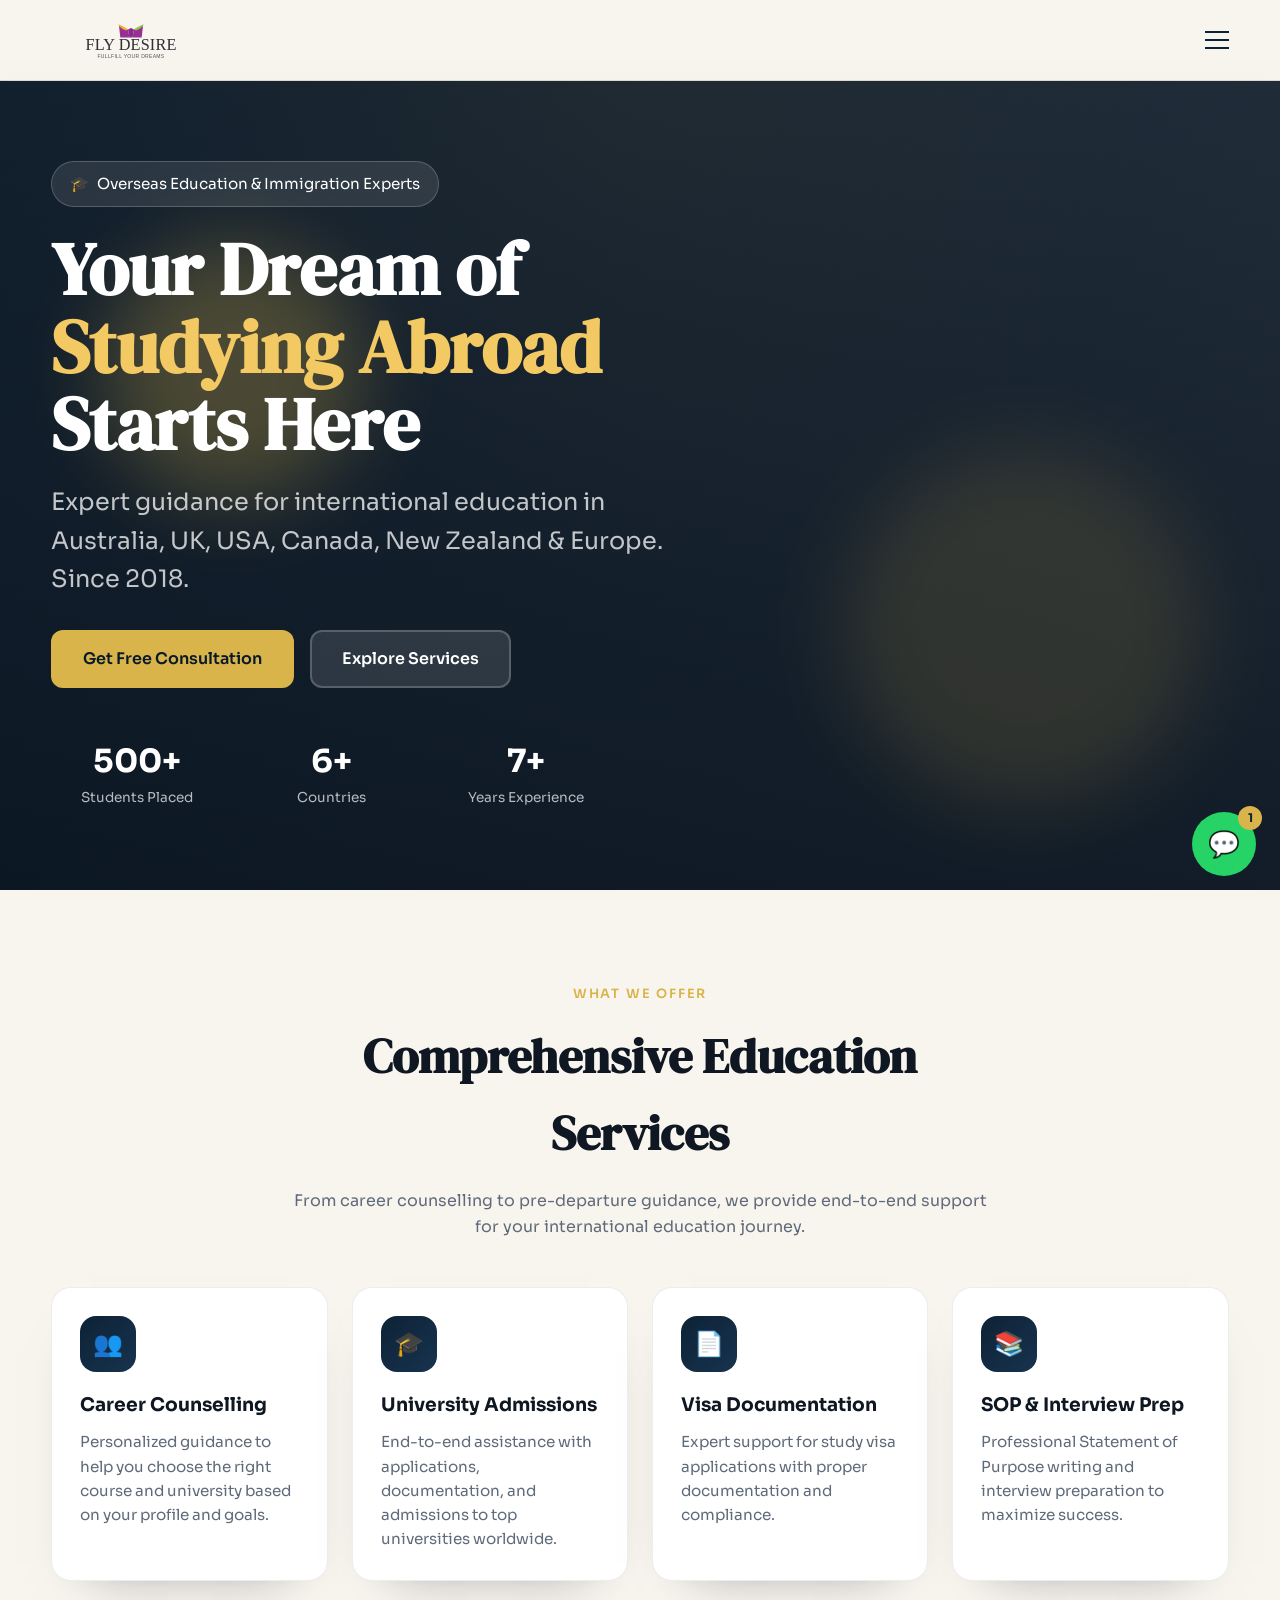
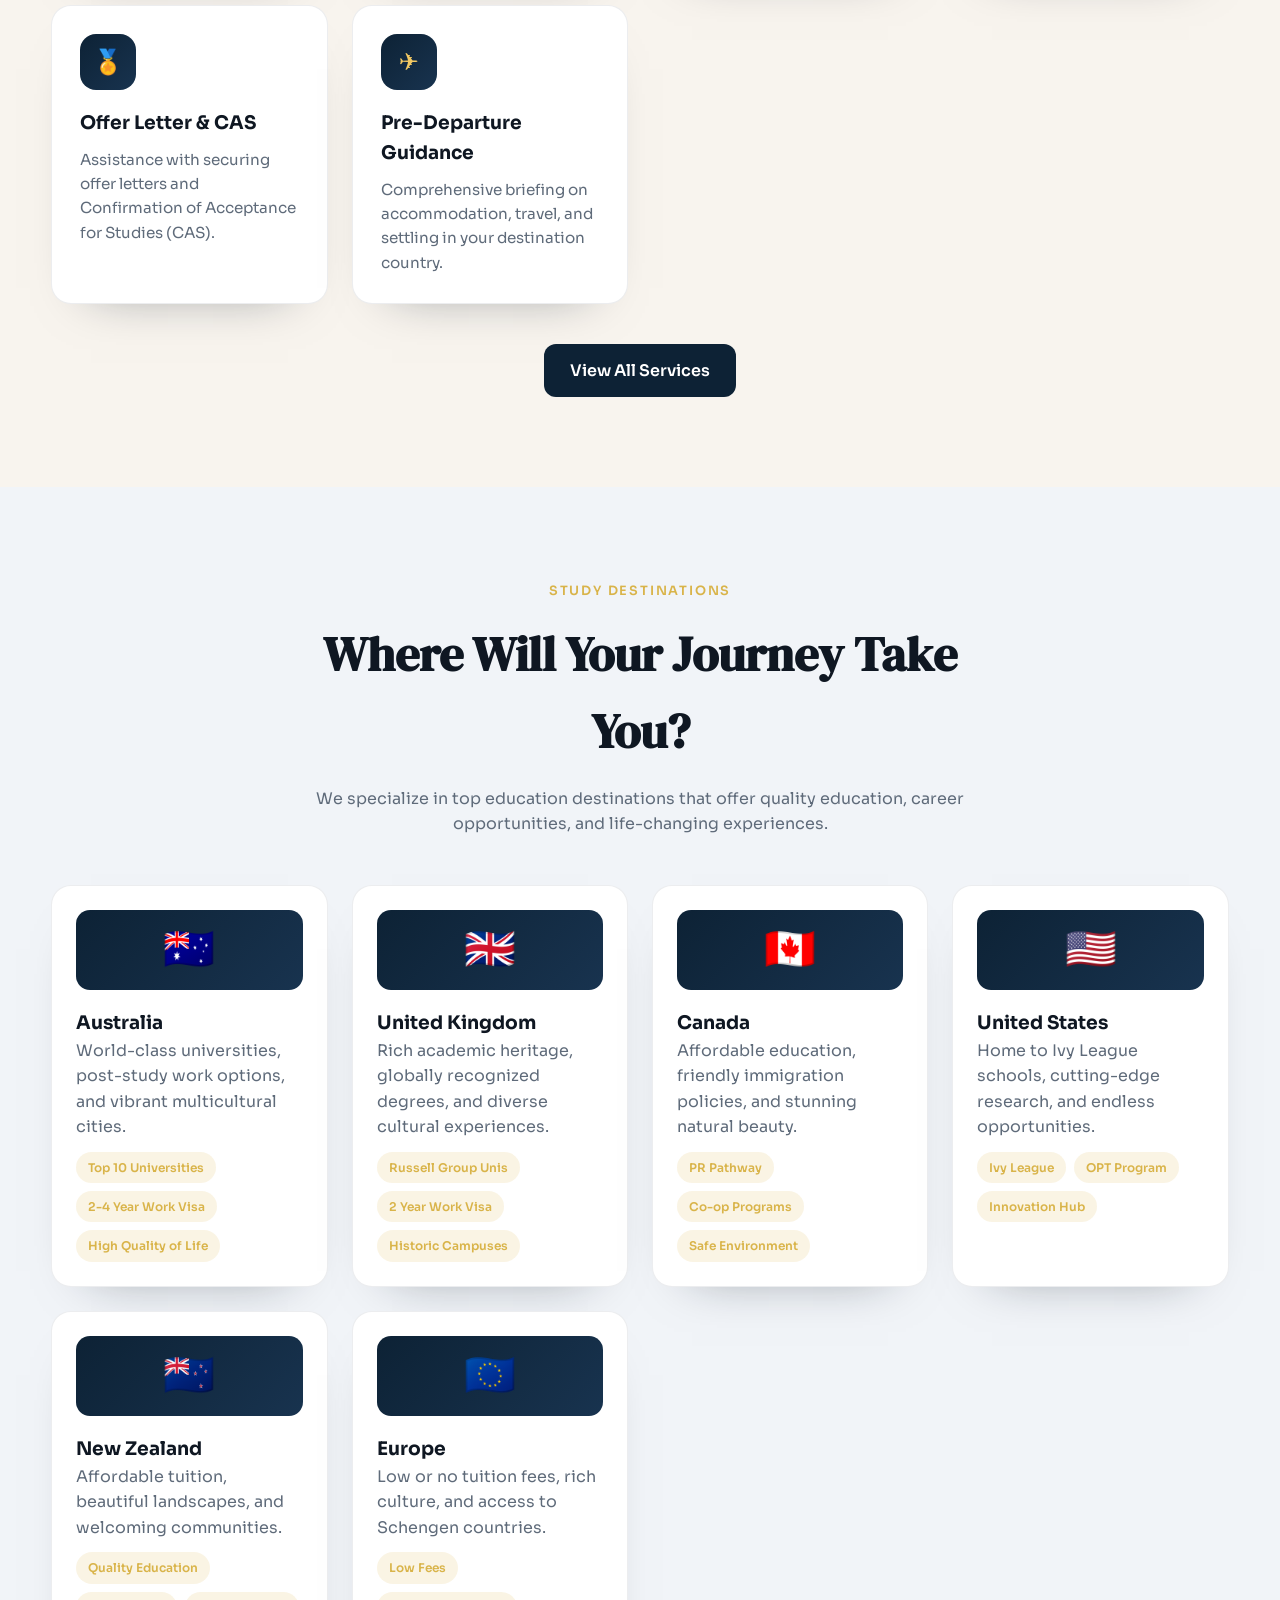
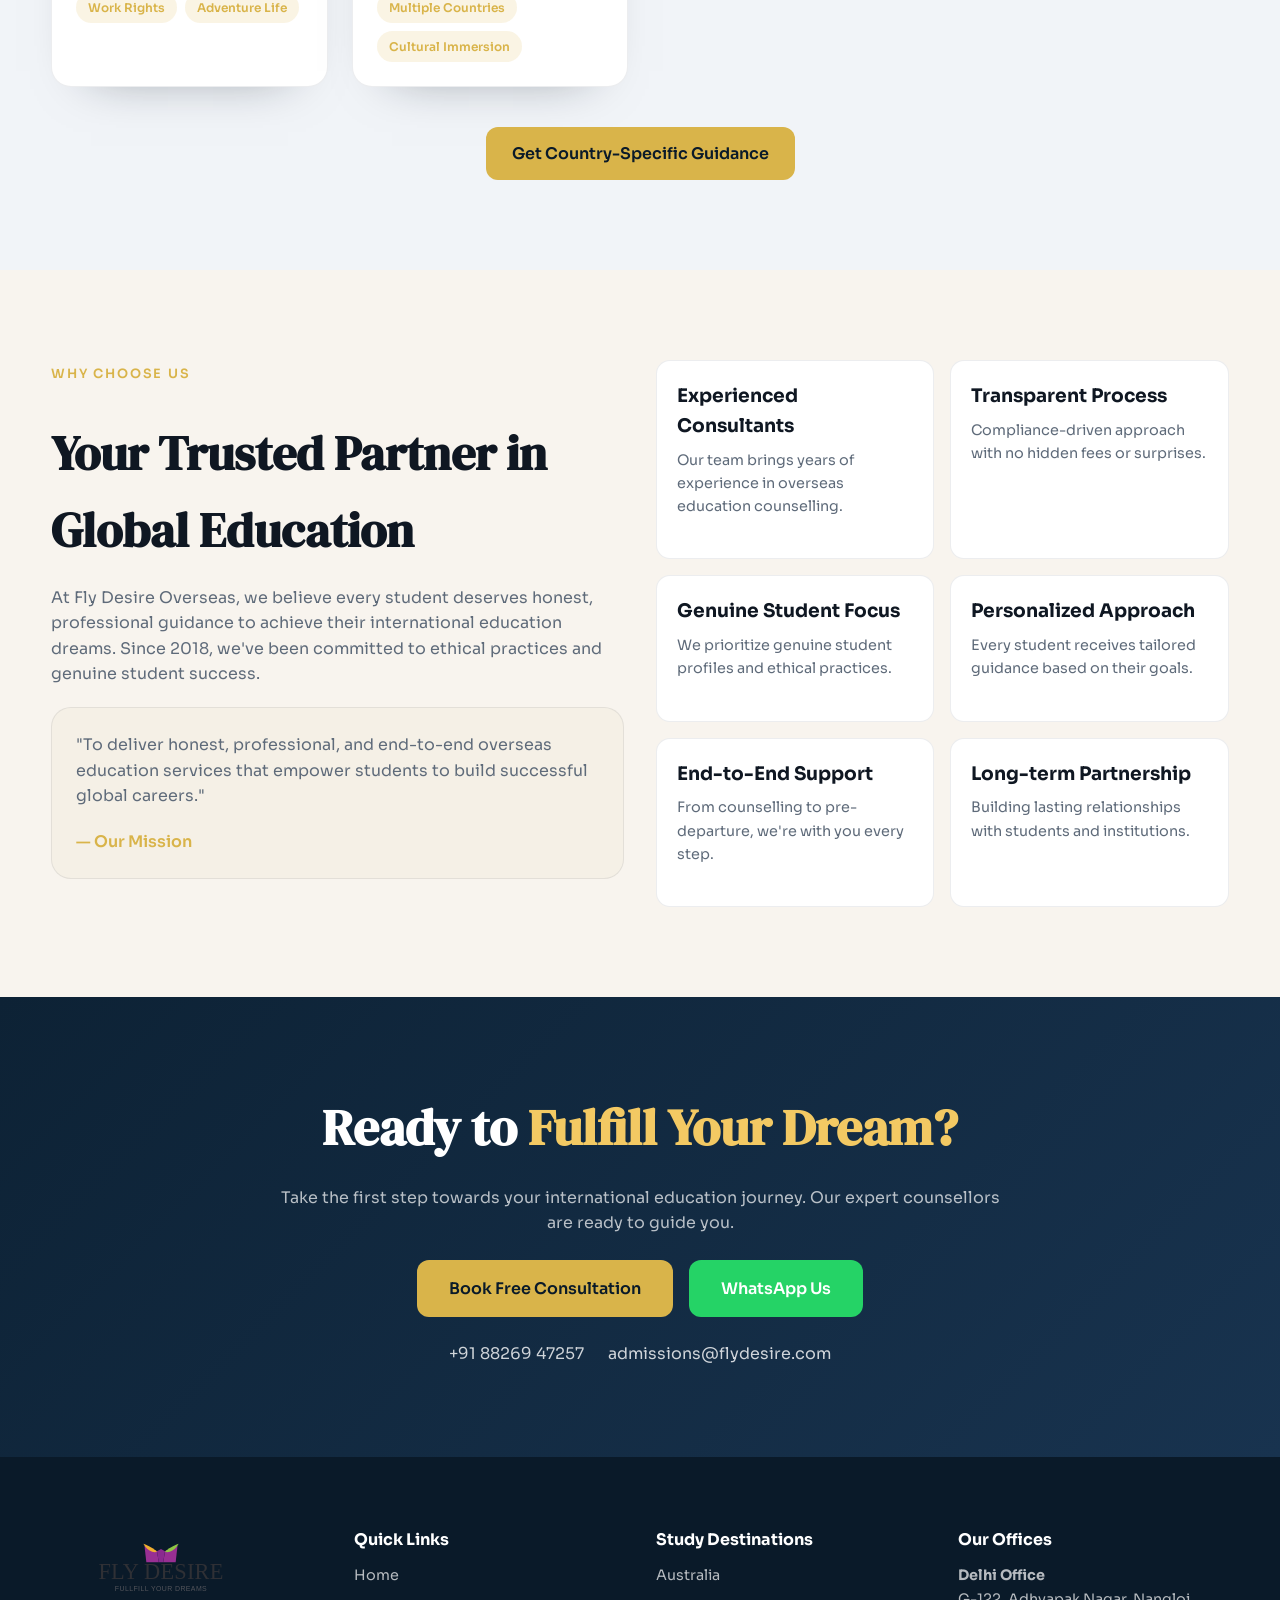
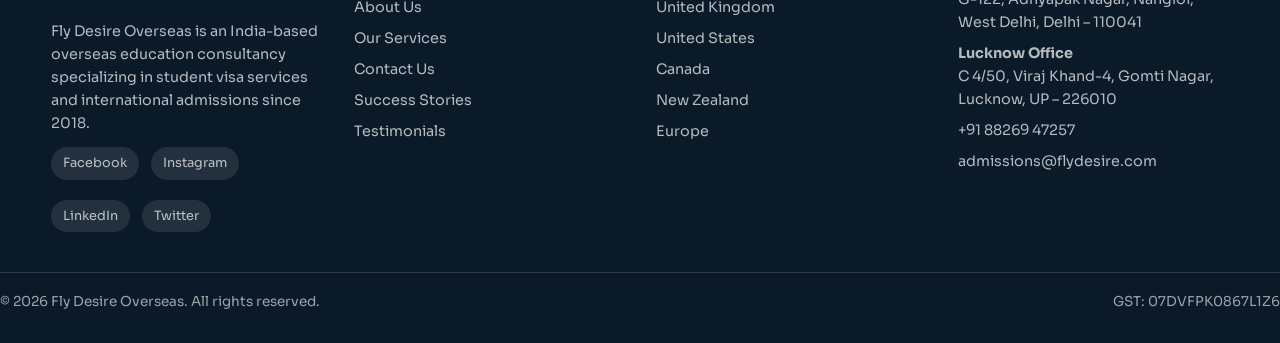
==== commit 3754ba95: "Switch to new logo asset to fix ordering and cache issues" ====
--- a/index.html
+++ b/index.html
@@ -6,9 +6,9 @@
   <title>Fly Desire Overseas | Study Abroad Consultants India | Education & Immigration</title>
   <meta name="description" content="Fly Desire Overseas - Leading overseas education & immigration consultants in India. Expert guidance for studying in Australia, UK, USA, Canada, New Zealand & Europe. Free consultation available." />
   <link rel="canonical" href="https://flydesire.com" />
-  <link rel="icon" type="image/svg+xml" href="/assets/fly-desire-logo-v2.svg" />
-  <link rel="shortcut icon" href="/assets/fly-desire-logo-v2.svg" />
-  <link rel="apple-touch-icon" href="/assets/fly-desire-logo-v2.svg" />
+  <link rel="icon" type="image/svg+xml" href="/assets/fly-desire-logo-v3.svg" />
+  <link rel="shortcut icon" href="/assets/fly-desire-logo-v3.svg" />
+  <link rel="apple-touch-icon" href="/assets/fly-desire-logo-v3.svg" />
   <link rel="stylesheet" href="./styles.css" />
 </head>
 <body>
@@ -16,7 +16,7 @@
     <header class="site-header">
       <div class="container header-inner">
         <a class="brand" href="/index.html" aria-label="Fly Desire Home">
-          <img class="brand-logo" src="/assets/fly-desire-logo-v2.svg" alt="Fly Desire logo" />
+          <img class="brand-logo" src="/assets/fly-desire-logo-v3.svg" alt="Fly Desire logo" />
         </a>
         <nav class="nav" id="main-nav">
           <a class="nav-link active" href="/index.html">Home</a>
@@ -252,7 +252,7 @@
       <div class="container footer-grid">
         <div>
           <div class="footer-brand">
-            <img class="footer-logo" src="/assets/fly-desire-logo-v2.svg" alt="Fly Desire logo" />
+            <img class="footer-logo" src="/assets/fly-desire-logo-v3.svg" alt="Fly Desire logo" />
           </div>
           <p>Fly Desire Overseas is an India-based overseas education consultancy specializing in student visa services and international admissions since 2018.</p>
           <div class="social-row">
--- a/styles.css
+++ b/styles.css
@@ -74,8 +74,8 @@
 
 .brand-logo {
   display: block;
-  width: auto;
-  height: 56px;
+  width: 160px;
+  height: auto;
 }
 
 .brand-badge {
@@ -657,8 +657,9 @@
 
 .footer-logo {
   display: block;
-  width: auto;
-  height: 84px;
+  width: 220px;
+  max-width: 100%;
+  height: auto;
 }
 
 .footer-grid h4 {
@@ -828,11 +829,11 @@
 
 @media (max-width: 720px) {
   .brand-logo {
-    height: 46px;
+    width: 132px;
   }
 
   .footer-logo {
-    height: 72px;
+    width: 180px;
   }
 
   .hero-stats {
